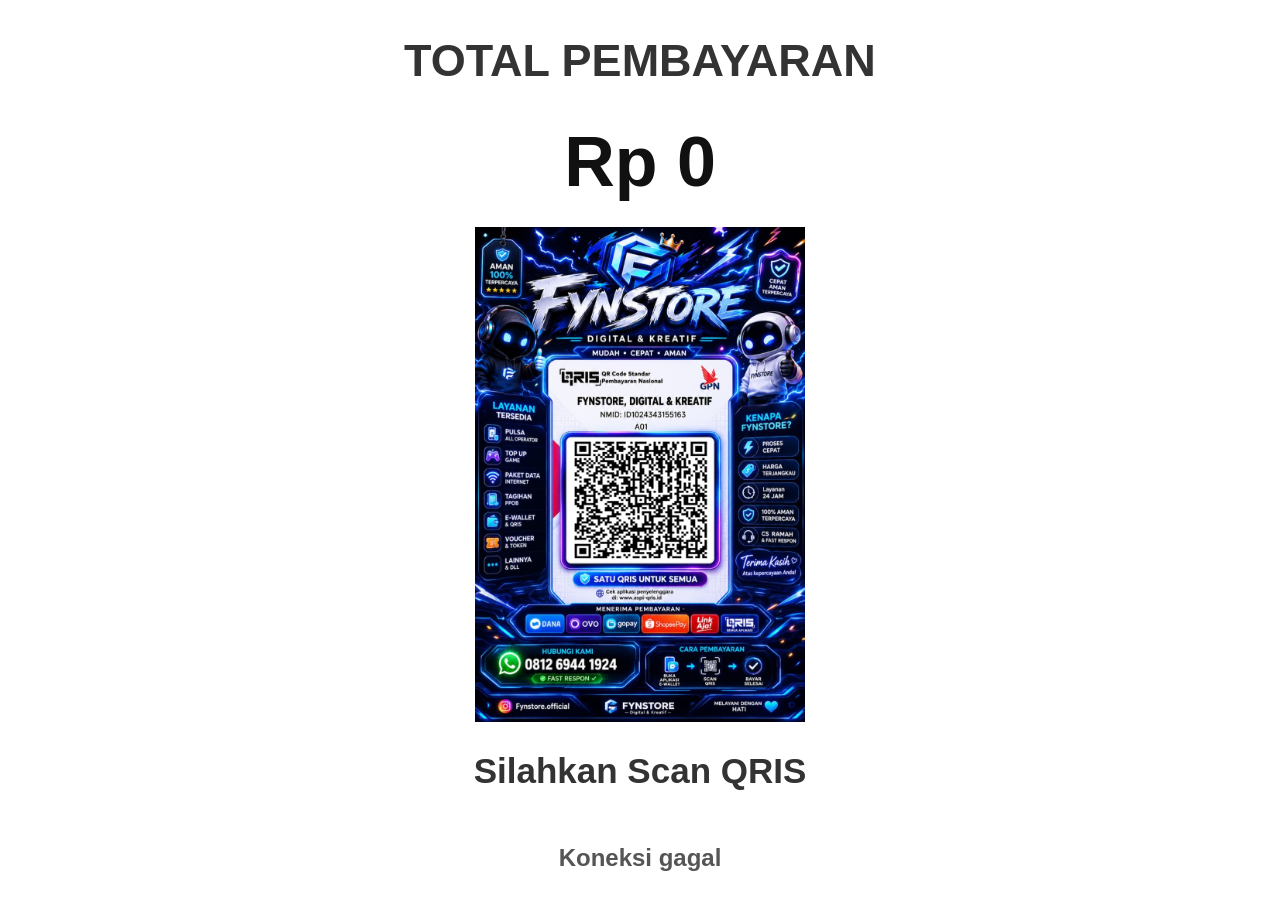
==== customer.html @ 7f7ab86a "Add files via upload" ====
<!doctype html>
<html>
  <head>
    <title>Customer Display QRIS</title>

    <link rel="stylesheet" href="style.css" />
  </head>

  <body>
    <div class="customer" onclick="fullscreen()">
      <h1 id="judul">TOTAL PEMBAYARAN</h1>

      <div class="total">Rp <span id="total"> 0 </span></div>

      <img src="Qris Fyn.jpeg" class="qris" />

      <h2 id="instruksi">Silahkan Scan QRIS</h2>

      <p id="status">Menunggu transaksi...</p>
    </div>

    <script>
      const API =
        "https://script.google.com/macros/s/AKfycbz-1nUJmKOjNYQEUKRwAEBt7h1D9xs3injteRNf0WjJhY6aWk0U2hpbmpYjXuKmHRih/exec?action=display";

      // menyimpan transaksi terakhir

      let transaksiSebelumnya = "";

      function cekTransaksi() {
        fetch(API)
          .then((res) => res.json())

          .then((data) => {
            console.log(data);

            // jika belum ada transaksi

            if (data.status == "kosong") {
              resetDisplay();

              return;
            }

            // jika transaksi sudah lunas

            if (data.status == "Lunas") {
              tampilSukses();

              return;
            }

            // jika transaksi baru

            if (data.id != transaksiSebelumnya) {
              transaksiSebelumnya = data.id;
            }

            if (data.total) {
              document.getElementById("total").innerHTML = Number(
                data.total,
              ).toLocaleString("id-ID");

              document.getElementById("instruksi").innerHTML =
                "Silahkan Scan QRIS";

              document.getElementById("status").innerHTML =
                "Menunggu Pembayaran";
            }
          })

          .catch((error) => {
            console.log(error);

            document.getElementById("status").innerHTML = "Koneksi gagal";
          });
      }

      // =================================
      // TAMPIL PEMBAYARAN BERHASIL
      // =================================

      function tampilSukses() {
        document.querySelector(".customer").innerHTML = `


<h1>
PEMBAYARAN BERHASIL
</h1>


<h2>
TERIMA KASIH
</h2>


<p>
Pesanan sedang diproses
</p>


`;

        setTimeout(() => {
          resetDisplay();
        }, 5000);
      }

      // =================================
      // RESET CUSTOMER DISPLAY
      // =================================

      function resetDisplay() {
        document.querySelector(".customer").innerHTML = `



<h1 id="judul">
TOTAL PEMBAYARAN
</h1>


<div class="total">

Rp <span id="total">
0
</span>

</div>



<img 
src="qris.jpeg"
class="qris"
>



<h2 id="instruksi">
Silahkan Scan QRIS
</h2>



<p id="status">
Menunggu transaksi...
</p>



`;
      }

      // =================================
      // FULLSCREEN
      // =================================

      function fullscreen() {
        if (document.documentElement.requestFullscreen) {
          document.documentElement.requestFullscreen();
        }
      }

      // cek setiap 2 detik

      setInterval(cekTransaksi, 2000);

      cekTransaksi();
    </script>
  </body>
</html>
---- style.css ----
/* ==========================
   GLOBAL
========================== */


*{

box-sizing:border-box;

}


body{

font-family:
"Segoe UI",
Arial,
sans-serif;

background:#f1f3f6;

margin:0;

color:#333;

}





/* ==========================
   KASIR
========================== */


.container{

width:95%;

max-width:1400px;

margin:30px auto;

background:white;

padding:30px;

border-radius:20px;

box-shadow:
0 10px 30px rgba(0,0,0,0.08);

}





.header{

display:flex;

justify-content:space-between;

align-items:center;

border-bottom:1px solid #ddd;

margin-bottom:20px;

}




.header h1{

font-size:32px;

margin:0;

}





#status{

font-size:18px;

color:#555;

}






/* ==========================
   PRODUK
========================== */


#produk{

display:grid;

grid-template-columns:
repeat(auto-fill,minmax(200px,1fr));

gap:20px;

margin-bottom:30px;

}






.card{

background:white;

padding:20px;

border-radius:15px;

cursor:pointer;

border:
1px solid #eee;

transition:
0.3s;


box-shadow:
0 5px 15px rgba(0,0,0,0.05);


}




.card:hover{

transform:
translateY(-5px);


box-shadow:
0 10px 25px rgba(0,0,0,0.15);

}




.card h3{

margin-top:0;

font-size:20px;

}



.card p{

margin:8px 0;

font-size:16px;

}





/* ==========================
   TABLE KERANJANG
========================== */


table{

width:100%;

border-collapse:collapse;

margin-top:20px;

}





thead{

background:#111;

color:white;

}



th{

padding:15px;

text-align:center;

}



td{

padding:15px;

text-align:center;

border-bottom:
1px solid #ddd;

}




td button{

width:35px;

height:35px;

padding:0;

border-radius:8px;

background:#333;

}






/* ==========================
   TOTAL
========================== */


.total-box{

margin-top:30px;

background:#111;

color:white;

padding:20px;

border-radius:15px;

text-align:right;

}



.total-box h2{

font-size:30px;

margin:0;

}







/* ==========================
   BUTTON
========================== */


.button-area{

display:flex;

gap:15px;

margin-top:25px;

flex-wrap:wrap;

}




.btn{

border:none;

padding:15px 25px;

border-radius:12px;

font-size:16px;

cursor:pointer;

color:white;

width:auto;

transition:0.3s;

}





.btn:hover{

opacity:0.85;

transform:scale(1.03);

}





.bayar{

background:#008000;

}




.lunas{

background:#0066cc;

}



.reset{

background:#555;

}



.cetak{

background:#8b4513;

}







/* ==========================
   CUSTOMER DISPLAY QRIS
========================== */


.customer{

height:100vh;

width:100%;

display:flex;

flex-direction:column;

align-items:center;

justify-content:center;

background:white;

text-align:center;

}





.customer h1{

font-size:45px;

margin-bottom:10px;

}





.customer .total{

font-size:70px;

font-weight:bold;

margin:25px;

color:#111;

}




.qris{

height:55vh;

max-width:90vw;

object-fit:contain;

}





.customer h2{

font-size:35px;

}





.customer h3{

font-size:25px;

}




#status{

font-size:24px;

font-weight:bold;

}






/* ==========================
   RESPONSIVE
========================== */


@media(max-width:768px){



.container{

width:100%;

margin:0;

border-radius:0;

padding:15px;

}




#produk{

grid-template-columns:
repeat(2,1fr);

}




.button-area{

flex-direction:column;

}



.btn{

width:100%;

}





.customer h1{

font-size:30px;

}



.customer .total{

font-size:45px;

}



.qris{

height:45vh;

}



}
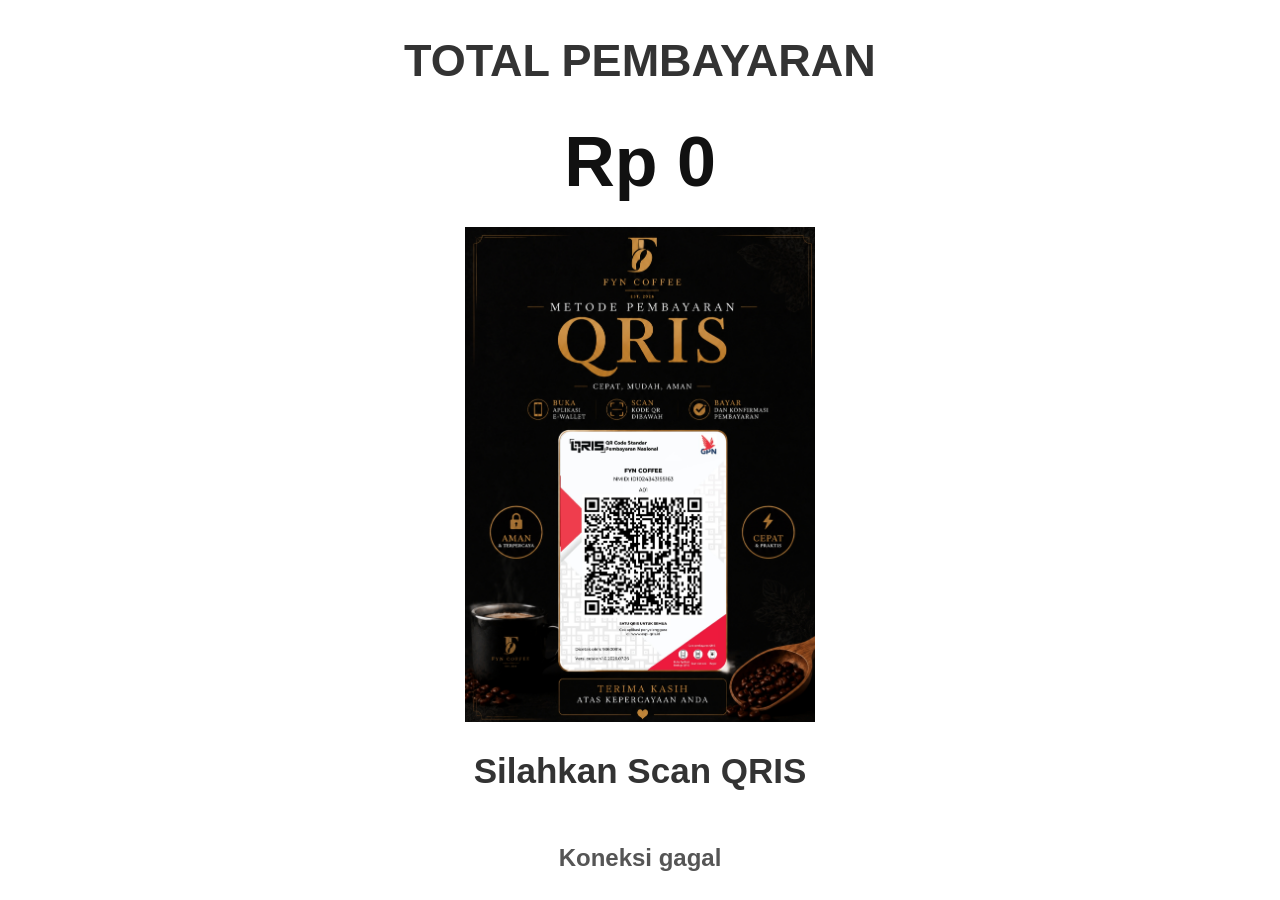
==== commit d1cbc096: "Update customer.html" ====
--- a/customer.html
+++ b/customer.html
@@ -12,7 +12,7 @@
 
       <div class="total">Rp <span id="total"> 0 </span></div>
 
-      <img src="Qris Fyn.jpeg" class="qris" />
+      <img src="Qris Fyn.jpg" class="qris" />
 
       <h2 id="instruksi">Silahkan Scan QRIS</h2>
 
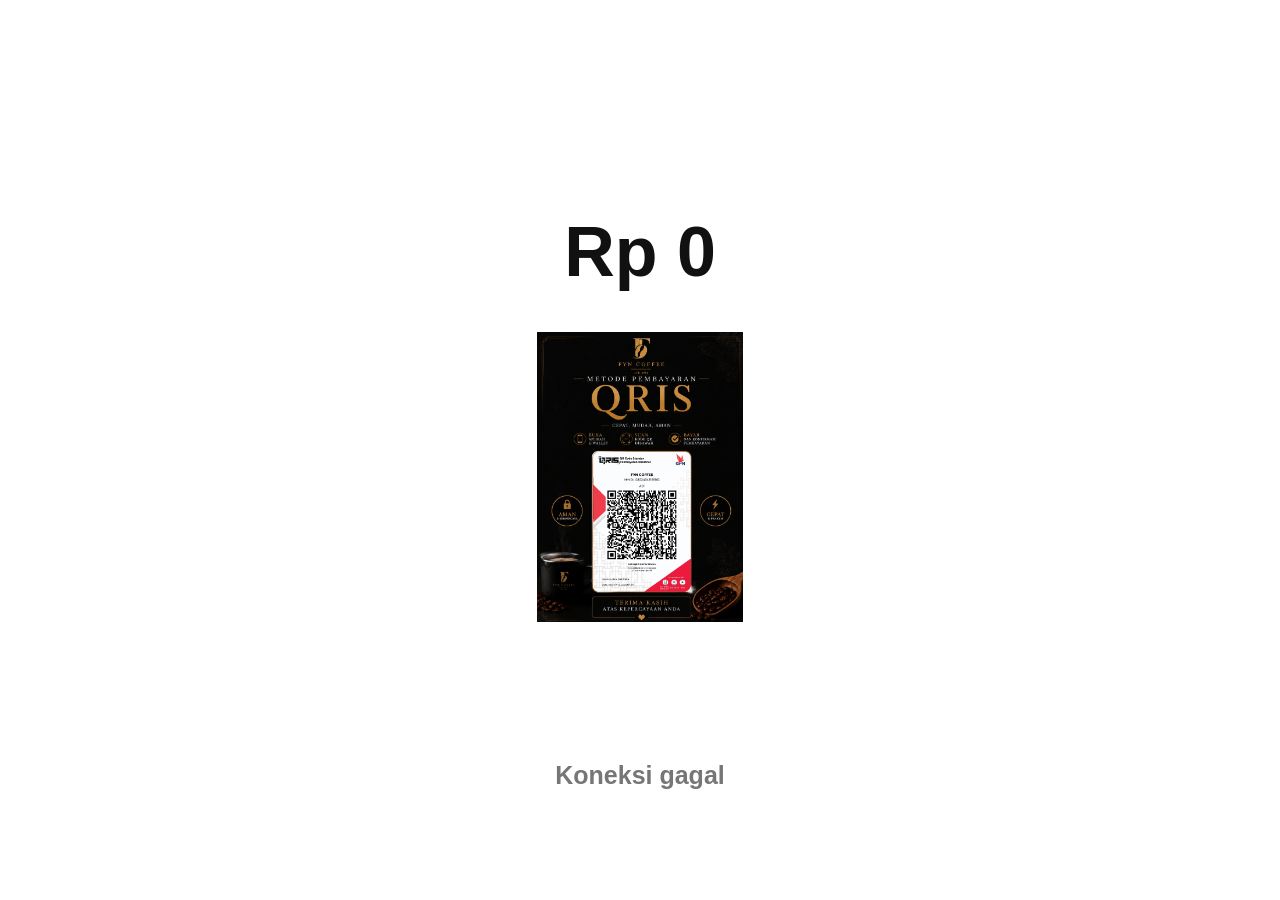
==== commit 7fabfd60: "Update customer.html" ====
--- a/customer.html
+++ b/customer.html
@@ -1,16 +1,126 @@
 <!doctype html>
-<html>
+<html lang="id">
   <head>
+    <meta charset="UTF-8" />
+
+    <meta name="viewport" content="width=device-width, initial-scale=1.0" />
+
     <title>Customer Display QRIS</title>
 
     <link rel="stylesheet" href="style.css" />
+
+    <style>
+      body {
+        margin: 0;
+
+        background: #111;
+
+        font-family: Arial, sans-serif;
+      }
+
+      .customer {
+        height: 100vh;
+
+        display: flex;
+
+        flex-direction: column;
+
+        justify-content: center;
+
+        align-items: center;
+
+        text-align: center;
+
+        color: white;
+
+        cursor: pointer;
+      }
+
+      #judul {
+        font-size: 45px;
+
+        margin-bottom: 20px;
+      }
+
+      .total {
+        font-size: 80px;
+
+        font-weight: bold;
+
+        margin: 20px;
+      }
+
+      .qris {
+        width: 320px;
+
+        height: 320px;
+
+        object-fit: contain;
+
+        background: white;
+
+        padding: 15px;
+
+        border-radius: 20px;
+      }
+
+      #instruksi {
+        font-size: 35px;
+
+        margin-top: 30px;
+      }
+
+      #status {
+        font-size: 25px;
+
+        opacity: 0.8;
+      }
+
+      /* ANIMASI */
+
+      .waiting {
+        animation: pulse 1.5s infinite;
+      }
+
+      @keyframes pulse {
+        0% {
+          opacity: 1;
+        }
+
+        50% {
+          opacity: 0.5;
+        }
+
+        100% {
+          opacity: 1;
+        }
+      }
+
+      .success {
+        animation: zoom 0.5s;
+      }
+
+      @keyframes zoom {
+        from {
+          transform: scale(0.5);
+        }
+
+        to {
+          transform: scale(1);
+        }
+      }
+    </style>
   </head>
 
   <body>
-    <div class="customer" onclick="fullscreen()">
+    <div class="customer waiting" onclick="fullscreen()">
       <h1 id="judul">TOTAL PEMBAYARAN</h1>
 
-      <div class="total">Rp <span id="total"> 0 </span></div>
+      <div class="total">
+        Rp
+
+        <span id="total"> 0 </span>
+      </div>
 
       <img src="Qris Fyn.jpg" class="qris" />
 
@@ -23,8 +133,6 @@
       const API =
         "https://script.google.com/macros/s/AKfycbz-1nUJmKOjNYQEUKRwAEBt7h1D9xs3injteRNf0WjJhY6aWk0U2hpbmpYjXuKmHRih/exec?action=display";
 
-      // menyimpan transaksi terakhir
-
       let transaksiSebelumnya = "";
 
       function cekTransaksi() {
@@ -34,7 +142,7 @@
           .then((data) => {
             console.log(data);
 
-            // jika belum ada transaksi
+            // BELUM ADA TRANSAKSI
 
             if (data.status == "kosong") {
               resetDisplay();
@@ -42,7 +150,7 @@
               return;
             }
 
-            // jika transaksi sudah lunas
+            // PEMBAYARAN SELESAI
 
             if (data.status == "Lunas") {
               tampilSukses();
@@ -50,7 +158,7 @@
               return;
             }
 
-            // jika transaksi baru
+            // TRANSAKSI BARU
 
             if (data.id != transaksiSebelumnya) {
               transaksiSebelumnya = data.id;
@@ -69,33 +177,38 @@
             }
           })
 
-          .catch((error) => {
-            console.log(error);
+          .catch((err) => {
+            console.log(err);
 
             document.getElementById("status").innerHTML = "Koneksi gagal";
           });
       }
 
-      // =================================
-      // TAMPIL PEMBAYARAN BERHASIL
-      // =================================
+      // ========================
+      // PEMBAYARAN BERHASIL
+      // ========================
 
       function tampilSukses() {
         document.querySelector(".customer").innerHTML = `
 
-
-<h1>
+<h1 class="success">
+
 PEMBAYARAN BERHASIL
+
 </h1>
 
 
 <h2>
+
 TERIMA KASIH
+
 </h2>
 
 
 <p>
+
 Pesanan sedang diproses
+
 </p>
 
 
@@ -106,45 +219,64 @@
         }, 5000);
       }
 
-      // =================================
-      // RESET CUSTOMER DISPLAY
-      // =================================
+      // ========================
+      // RESET DISPLAY
+      // ========================
 
       function resetDisplay() {
         document.querySelector(".customer").innerHTML = `
 
-
-
 <h1 id="judul">
+
 TOTAL PEMBAYARAN
+
 </h1>
 
 
+
 <div class="total">
 
-Rp <span id="total">
+
+Rp 
+
+<span id="total">
+
 0
+
 </span>
 
+
 </div>
 
 
 
+
 <img 
-src="qris.jpeg"
+
+src="Qris Fyn.jpeg"
+
 class="qris"
+
+
 >
 
 
 
+
+
 <h2 id="instruksi">
+
 Silahkan Scan QRIS
+
 </h2>
 
 
 
+
 <p id="status">
+
 Menunggu transaksi...
+
 </p>
 
 
@@ -152,9 +284,9 @@
 `;
       }
 
-      // =================================
+      // ========================
       // FULLSCREEN
-      // =================================
+      // ========================
 
       function fullscreen() {
         if (document.documentElement.requestFullscreen) {
@@ -162,7 +294,7 @@
         }
       }
 
-      // cek setiap 2 detik
+      // refresh setiap 2 detik
 
       setInterval(cekTransaksi, 2000);
 
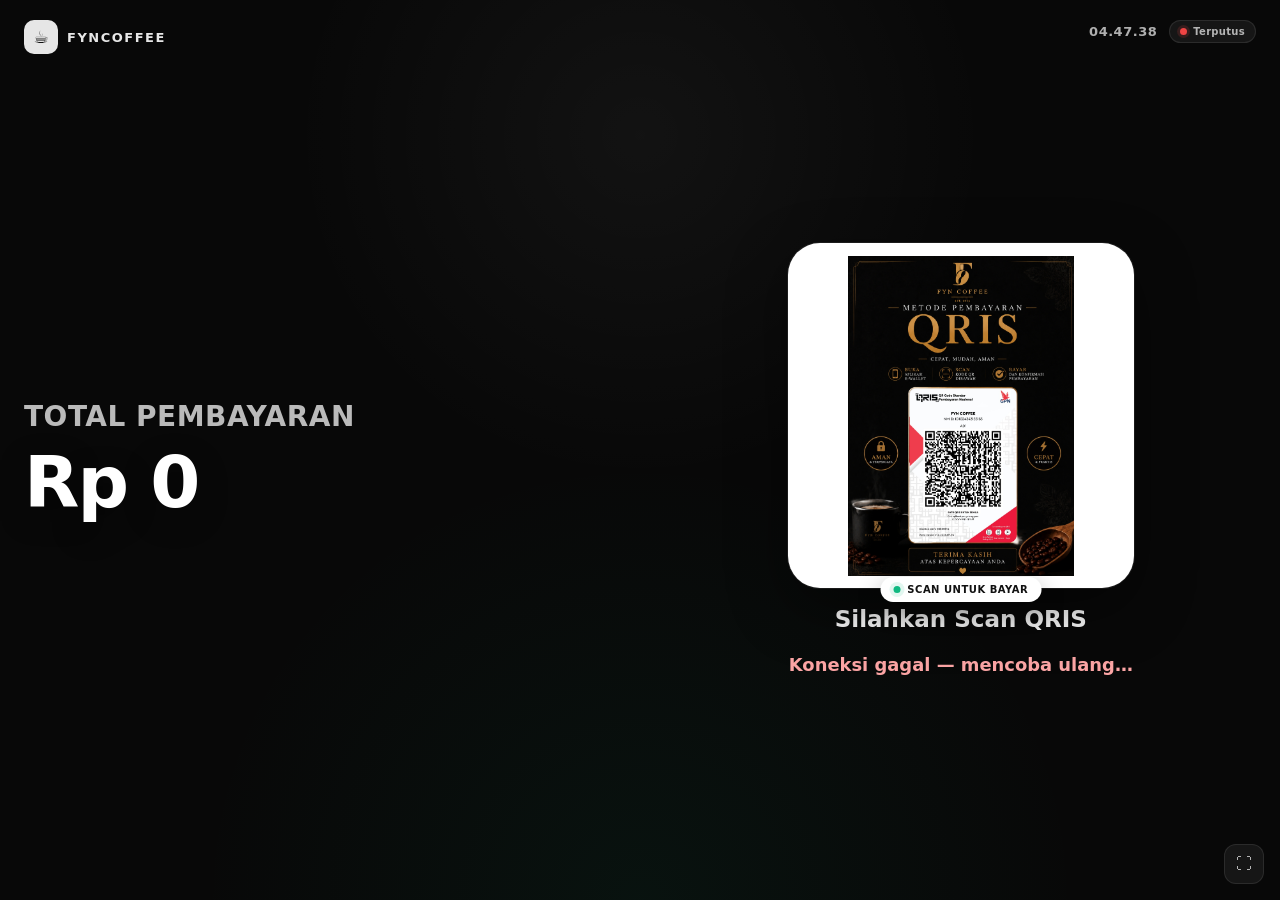
==== commit 2aa3e038: "Update customer.html" ====
--- a/customer.html
+++ b/customer.html
@@ -3,302 +3,1988 @@
   <head>
     <meta charset="UTF-8" />
 
-    <meta name="viewport" content="width=device-width, initial-scale=1.0" />
-
-    <title>Customer Display QRIS</title>
-
-    <link rel="stylesheet" href="style.css" />
+    <meta
+      name="viewport"
+      content="width=device-width, initial-scale=1.0, viewport-fit=cover"
+    />
+
+    <meta name="theme-color" content="#080808" />
+
+    <title>FYNCOFFEE • Customer Display</title>
 
     <style>
+      /* =====================================================
+         FYNCOFFEE CUSTOMER DISPLAY V3
+         RESPONSIVE • ITEM LIST • QRIS • LIVE STATUS
+         ===================================================== */
+
+      :root {
+        --bg: #080808;
+        --bg-soft: #111111;
+
+        --text: #ffffff;
+        --text-soft: rgba(255, 255, 255, 0.68);
+        --text-muted: rgba(255, 255, 255, 0.42);
+
+        --green: #10b981;
+        --green-dark: #047857;
+        --green-soft: rgba(16, 185, 129, 0.12);
+
+        --gold: #f59e0b;
+        --red: #ef4444;
+
+        --border: rgba(255, 255, 255, 0.09);
+        --border-soft: rgba(255, 255, 255, 0.05);
+
+        --radius-md: 16px;
+        --radius-lg: 24px;
+        --radius-xl: 32px;
+
+        --shadow-lg: 0 25px 80px rgba(0, 0, 0, 0.45);
+
+        --safe-top: env(safe-area-inset-top, 0px);
+        --safe-bottom: env(safe-area-inset-bottom, 0px);
+
+        --ease: cubic-bezier(0.22, 0.61, 0.36, 1);
+      }
+
+      /* =====================================================
+         RESET
+         ===================================================== */
+
+      *,
+      *::before,
+      *::after {
+        box-sizing: border-box;
+      }
+
+      html {
+        width: 100%;
+        min-height: 100%;
+        background: var(--bg);
+        scroll-behavior: smooth;
+      }
+
       body {
+        width: 100%;
+        min-height: 100vh;
+
         margin: 0;
 
-        background: #111;
-
-        font-family: Arial, sans-serif;
-      }
+        background:
+          radial-gradient(
+            circle at 50% 15%,
+            rgba(255, 255, 255, 0.045),
+            transparent 35%
+          ),
+          radial-gradient(
+            circle at 50% 100%,
+            rgba(16, 185, 129, 0.06),
+            transparent 40%
+          ),
+          var(--bg);
+
+        color: var(--text);
+
+        font-family:
+          Inter,
+          ui-sans-serif,
+          system-ui,
+          -apple-system,
+          BlinkMacSystemFont,
+          "Segoe UI",
+          Roboto,
+          Arial,
+          sans-serif;
+
+        -webkit-font-smoothing: antialiased;
+
+        overflow: hidden;
+
+        user-select: none;
+        -webkit-user-select: none;
+        -webkit-tap-highlight-color: transparent;
+      }
+
+      button,
+      img {
+        -webkit-user-drag: none;
+      }
+
+      /* =====================================================
+         CUSTOMER CONTAINER
+         ===================================================== */
 
       .customer {
-        height: 100vh;
+        width: 100%;
+        min-height: 100vh;
+        min-height: 100svh;
 
         display: flex;
-
         flex-direction: column;
-
+        align-items: center;
         justify-content: center;
 
+        padding: calc(80px + var(--safe-top)) 24px
+          calc(60px + var(--safe-bottom));
+
+        text-align: center;
+
+        overflow: hidden;
+
+        position: relative;
+      }
+
+      /* =====================================================
+         TOP BRAND
+         ===================================================== */
+
+      .brand {
+        position: absolute;
+
+        top: calc(20px + var(--safe-top));
+        left: 24px;
+
+        display: flex;
         align-items: center;
-
-        text-align: center;
-
-        color: white;
-
-        cursor: pointer;
-      }
-
-      #judul {
-        font-size: 45px;
-
-        margin-bottom: 20px;
-      }
-
-      .total {
-        font-size: 80px;
-
-        font-weight: bold;
-
-        margin: 20px;
-      }
-
-      .qris {
-        width: 320px;
-
-        height: 320px;
-
-        object-fit: contain;
-
-        background: white;
-
-        padding: 15px;
-
-        border-radius: 20px;
-      }
-
-      #instruksi {
-        font-size: 35px;
-
-        margin-top: 30px;
-      }
-
-      #status {
-        font-size: 25px;
-
-        opacity: 0.8;
-      }
-
-      /* ANIMASI */
-
-      .waiting {
-        animation: pulse 1.5s infinite;
-      }
-
-      @keyframes pulse {
-        0% {
-          opacity: 1;
-        }
-
-        50% {
-          opacity: 0.5;
-        }
-
+        gap: 9px;
+
+        opacity: 0.9;
+
+        z-index: 5;
+      }
+
+      .brand-logo {
+        width: 34px;
+        height: 34px;
+
+        display: grid;
+        place-items: center;
+
+        background: #ffffff;
+        color: #111111;
+
+        border-radius: 10px;
+
+        font-size: 17px;
+        font-weight: 900;
+      }
+
+      .brand-name {
+        font-size: 13px;
+        font-weight: 850;
+
+        letter-spacing: 1.5px;
+        text-transform: uppercase;
+      }
+
+      /* =====================================================
+         TOP-RIGHT BAR
+         ===================================================== */
+
+      .top-right {
+        position: absolute;
+
+        top: calc(20px + var(--safe-top));
+        right: 24px;
+
+        display: flex;
+        align-items: center;
+        gap: 12px;
+
+        z-index: 5;
+      }
+
+      .clock {
+        font-size: 13px;
+        font-weight: 700;
+
+        color: var(--text-soft);
+
+        letter-spacing: 0.5px;
+
+        font-variant-numeric: tabular-nums;
+      }
+
+      .connection-pill {
+        display: inline-flex;
+        align-items: center;
+        gap: 6px;
+
+        padding: 5px 10px;
+
+        background: rgba(255, 255, 255, 0.06);
+
+        border: 1px solid var(--border);
+        border-radius: 999px;
+
+        font-size: 10px;
+        font-weight: 750;
+
+        color: var(--text-soft);
+
+        letter-spacing: 0.3px;
+      }
+
+      .conn-dot {
+        width: 7px;
+        height: 7px;
+
+        border-radius: 50%;
+
+        background: var(--green);
+
+        box-shadow: 0 0 0 3px rgba(16, 185, 129, 0.15);
+
+        transition:
+          background 0.2s var(--ease),
+          box-shadow 0.2s var(--ease);
+      }
+
+      .conn-dot.offline {
+        background: var(--red);
+        box-shadow: 0 0 0 3px rgba(239, 68, 68, 0.15);
+      }
+
+      .conn-dot.loading {
+        background: var(--gold);
+        box-shadow: 0 0 0 3px rgba(245, 158, 11, 0.15);
+
+        animation: pulseDot 1.4s ease-in-out infinite;
+      }
+
+      @keyframes pulseDot {
+        0%,
         100% {
           opacity: 1;
         }
-      }
-
-      .success {
-        animation: zoom 0.5s;
+        50% {
+          opacity: 0.4;
+        }
+      }
+
+      /* =====================================================
+         CONTENT GRID — 2 KOLOM
+         ===================================================== */
+
+      .content {
+        width: 100%;
+        max-width: 1300px;
+
+        display: grid;
+
+        grid-template-columns: minmax(0, 1fr) minmax(0, 1fr);
+
+        gap: clamp(24px, 4vw, 60px);
+
+        align-items: center;
+
+        animation: contentIn 0.5s var(--ease);
+      }
+
+      @keyframes contentIn {
+        from {
+          opacity: 0;
+          transform: translateY(10px);
+        }
+        to {
+          opacity: 1;
+          transform: translateY(0);
+        }
+      }
+
+      /* =====================================================
+         LEFT PANEL — TITLE, TOTAL, ITEMS
+         ===================================================== */
+
+      .left-panel {
+        display: flex;
+        flex-direction: column;
+        gap: clamp(10px, 1.5vh, 16px);
+
+        text-align: left;
+
+        min-width: 0;
+      }
+
+      #judul {
+        margin: 0;
+
+        color: #ffffff;
+
+        font-size: clamp(16px, 2.2vw, 28px);
+        font-weight: 800;
+
+        line-height: 1.1;
+
+        letter-spacing: 0.5px;
+
+        text-transform: uppercase;
+
+        opacity: 0.72;
+
+        transition: opacity 0.3s var(--ease);
+      }
+
+      .total {
+        color: #ffffff;
+
+        font-size: clamp(38px, 6vw, 72px);
+        font-weight: 900;
+
+        line-height: 1;
+
+        letter-spacing: clamp(-2px, -0.15vw, -1px);
+
+        text-shadow: 0 10px 30px rgba(0, 0, 0, 0.35);
+
+        transition: transform 0.3s var(--ease);
+      }
+
+      .total span {
+        white-space: nowrap;
+        font-variant-numeric: tabular-nums;
+      }
+
+      .total.changed {
+        animation: totalPop 0.45s var(--ease);
+      }
+
+      @keyframes totalPop {
+        0% {
+          transform: scale(1);
+        }
+        40% {
+          transform: scale(1.05);
+        }
+        100% {
+          transform: scale(1);
+        }
+      }
+
+      /* Sub info */
+      .sub-info {
+        display: inline-flex;
+        align-items: center;
+        gap: 8px;
+
+        align-self: flex-start;
+
+        padding: 6px 14px;
+
+        background: rgba(255, 255, 255, 0.05);
+
+        border: 1px solid var(--border);
+        border-radius: 999px;
+
+        font-size: clamp(11px, 1.2vw, 14px);
+        font-weight: 650;
+
+        color: var(--text-soft);
+
+        letter-spacing: 0.3px;
+      }
+
+      .sub-info.hidden {
+        display: none;
+      }
+
+      /* =====================================================
+         ITEMS PANEL
+         ===================================================== */
+
+      .items-panel {
+        display: none;
+
+        flex-direction: column;
+
+        margin-top: 6px;
+
+        padding: 16px 18px;
+
+        background: rgba(255, 255, 255, 0.035);
+
+        border: 1px solid var(--border);
+        border-radius: var(--radius-lg);
+
+        max-height: 44vh;
+
+        overflow-y: auto;
+
+        scrollbar-width: thin;
+        scrollbar-color: rgba(255, 255, 255, 0.15) transparent;
+      }
+
+      .items-panel.visible {
+        display: flex;
+      }
+
+      .items-panel::-webkit-scrollbar {
+        width: 5px;
+      }
+
+      .items-panel::-webkit-scrollbar-thumb {
+        background: rgba(255, 255, 255, 0.15);
+        border-radius: 10px;
+      }
+
+      .items-header {
+        display: flex;
+        align-items: center;
+        justify-content: space-between;
+
+        gap: 10px;
+
+        margin-bottom: 12px;
+
+        padding-bottom: 10px;
+
+        border-bottom: 1px dashed var(--border);
+
+        font-size: clamp(10px, 1vw, 11px);
+        font-weight: 850;
+
+        color: var(--text-muted);
+
+        letter-spacing: 1.5px;
+        text-transform: uppercase;
+      }
+
+      .items-header-count {
+        color: var(--green);
+
+        font-weight: 900;
+
+        letter-spacing: 0.5px;
+      }
+
+      .items-list {
+        display: flex;
+        flex-direction: column;
+
+        gap: 10px;
+      }
+
+      .item-row {
+        display: grid;
+        grid-template-columns: minmax(0, 1fr) auto;
+
+        gap: 12px;
+
+        padding-bottom: 10px;
+
+        border-bottom: 1px solid var(--border-soft);
+
+        animation: itemIn 0.22s var(--ease);
+      }
+
+      @keyframes itemIn {
+        from {
+          opacity: 0;
+          transform: translateX(-6px);
+        }
+        to {
+          opacity: 1;
+          transform: translateX(0);
+        }
+      }
+
+      .item-row:last-child {
+        border-bottom: 0;
+        padding-bottom: 0;
+      }
+
+      .item-info {
+        min-width: 0;
+
+        display: flex;
+        flex-direction: column;
+
+        gap: 3px;
+
+        text-align: left;
+      }
+
+      .item-name {
+        font-size: clamp(13px, 1.4vw, 17px);
+        font-weight: 750;
+
+        color: #ffffff;
+
+        line-height: 1.3;
+
+        word-break: break-word;
+      }
+
+      .item-qty {
+        font-size: clamp(11px, 1.1vw, 13px);
+        font-weight: 600;
+
+        color: var(--text-soft);
+
+        font-variant-numeric: tabular-nums;
+
+        letter-spacing: 0.2px;
+      }
+
+      .item-price {
+        font-size: clamp(13px, 1.4vw, 17px);
+        font-weight: 850;
+
+        color: #ffffff;
+
+        text-align: right;
+
+        white-space: nowrap;
+
+        font-variant-numeric: tabular-nums;
+
+        align-self: center;
+      }
+
+      /* =====================================================
+         RIGHT PANEL — QRIS
+         ===================================================== */
+
+      .right-panel {
+        display: flex;
+        flex-direction: column;
+        align-items: center;
+        justify-content: center;
+
+        gap: clamp(16px, 2vh, 24px);
+
+        min-width: 0;
+      }
+
+      .qris-wrapper {
+        position: relative;
+
+        display: flex;
+        align-items: center;
+        justify-content: center;
+
+        padding: clamp(8px, 1vw, 14px);
+
+        background: #ffffff;
+
+        border-radius: var(--radius-xl);
+
+        box-shadow:
+          0 0 0 1px rgba(255, 255, 255, 0.08),
+          0 20px 60px rgba(0, 0, 0, 0.45);
+
+        transition:
+          transform 0.25s var(--ease),
+          box-shadow 0.25s var(--ease);
+      }
+
+      .qris {
+        width: min(40vw, 320px);
+        height: min(40vw, 320px);
+
+        max-width: 320px;
+        max-height: 320px;
+
+        object-fit: contain;
+
+        display: block;
+
+        background: #ffffff;
+
+        border-radius: 15px;
+      }
+
+      .qris-fallback {
+        width: min(40vw, 320px);
+        height: min(40vw, 320px);
+
+        max-width: 320px;
+        max-height: 320px;
+
+        display: none;
+        flex-direction: column;
+        align-items: center;
+        justify-content: center;
+
+        gap: 8px;
+
+        background: #f5f5f5;
+        color: #111;
+
+        border-radius: 15px;
+
+        font-size: 12px;
+        font-weight: 750;
+        text-align: center;
+
+        padding: 20px;
+      }
+
+      .qris-fallback .qr-icon {
+        font-size: 60px;
+        line-height: 1;
+      }
+
+      .scan-badge {
+        position: absolute;
+
+        left: 50%;
+        bottom: -14px;
+
+        transform: translateX(-50%);
+
+        display: inline-flex;
+        align-items: center;
+        justify-content: center;
+
+        gap: 7px;
+
+        min-width: 125px;
+
+        padding: 7px 13px;
+
+        background: #ffffff;
+        color: #111111;
+
+        border-radius: 999px;
+
+        font-size: 10px;
+        font-weight: 850;
+
+        letter-spacing: 0.5px;
+
+        white-space: nowrap;
+
+        box-shadow: 0 8px 25px rgba(0, 0, 0, 0.3);
+      }
+
+      .scan-dot {
+        width: 7px;
+        height: 7px;
+
+        border-radius: 50%;
+
+        background: var(--green);
+
+        box-shadow: 0 0 0 4px rgba(16, 185, 129, 0.12);
+
+        animation: scanPulse 1.5s infinite;
+      }
+
+      @keyframes scanPulse {
+        0%,
+        100% {
+          opacity: 1;
+          transform: scale(1);
+        }
+        50% {
+          opacity: 0.45;
+          transform: scale(0.75);
+        }
+      }
+
+      #instruksi {
+        margin: 0;
+
+        color: #ffffff;
+
+        font-size: clamp(14px, 1.8vw, 24px);
+        font-weight: 800;
+
+        line-height: 1.2;
+      }
+
+      #status {
+        margin: 0;
+
+        color: var(--text-soft);
+
+        font-size: clamp(11px, 1.4vw, 18px);
+        font-weight: 600;
+
+        line-height: 1.4;
+      }
+
+      /* Waiting animation */
+      .waiting #judul,
+      .waiting #instruksi,
+      .waiting #status {
+        animation: textPulse 2.5s ease-in-out infinite;
+      }
+
+      @keyframes textPulse {
+        0%,
+        100% {
+          opacity: 1;
+        }
+        50% {
+          opacity: 0.72;
+        }
+      }
+
+      /* =====================================================
+         SUCCESS SCREEN
+         ===================================================== */
+
+      .success-screen {
+        width: 100%;
+        max-width: 700px;
+
+        display: flex;
+        flex-direction: column;
+        align-items: center;
+        justify-content: center;
+
+        text-align: center;
+
+        animation: successIn 0.55s var(--ease);
+      }
+
+      .success-icon {
+        width: clamp(80px, 14vw, 125px);
+        height: clamp(80px, 14vw, 125px);
+
+        display: grid;
+        place-items: center;
+
+        margin-bottom: 25px;
+
+        background: var(--green-soft);
+
+        border: 2px solid rgba(16, 185, 129, 0.35);
+
+        color: var(--green);
+
+        border-radius: 50%;
+
+        font-size: clamp(40px, 7vw, 65px);
+        font-weight: 900;
+
+        box-shadow:
+          0 0 0 12px rgba(16, 185, 129, 0.04),
+          0 20px 60px rgba(0, 0, 0, 0.35);
+
+        animation: zoom 0.5s var(--ease);
+      }
+
+      .success-title {
+        margin: 0;
+
+        font-size: clamp(28px, 6vw, 60px);
+        font-weight: 900;
+
+        line-height: 1.05;
+        letter-spacing: -1px;
+
+        color: #ffffff;
+      }
+
+      .success-subtitle {
+        margin: 14px 0 5px;
+
+        color: #ffffff;
+
+        font-size: clamp(18px, 3vw, 32px);
+        font-weight: 750;
+      }
+
+      .success-description {
+        margin: 0;
+
+        color: var(--text-soft);
+
+        font-size: clamp(12px, 2vw, 20px);
       }
 
       @keyframes zoom {
         from {
-          transform: scale(0.5);
-        }
-
+          opacity: 0;
+          transform: scale(0.7);
+        }
         to {
+          opacity: 1;
           transform: scale(1);
+        }
+      }
+
+      @keyframes successIn {
+        from {
+          opacity: 0;
+          transform: translateY(20px) scale(0.96);
+        }
+        to {
+          opacity: 1;
+          transform: translateY(0) scale(1);
+        }
+      }
+
+      /* =====================================================
+         FULLSCREEN BUTTON
+         ===================================================== */
+
+      .fullscreen-btn {
+        position: absolute;
+
+        right: 16px;
+        bottom: calc(16px + var(--safe-bottom));
+
+        width: 40px;
+        height: 40px;
+
+        display: grid;
+        place-items: center;
+
+        background: rgba(255, 255, 255, 0.06);
+
+        border: 1px solid var(--border);
+        border-radius: 12px;
+
+        color: var(--text-soft);
+
+        font-size: 16px;
+
+        cursor: pointer;
+
+        transition:
+          background 0.15s var(--ease),
+          color 0.15s var(--ease),
+          transform 0.15s var(--ease);
+
+        z-index: 6;
+      }
+
+      .fullscreen-btn:hover {
+        background: rgba(255, 255, 255, 0.1);
+        color: var(--text);
+      }
+
+      .fullscreen-btn:active {
+        transform: scale(0.92);
+      }
+
+      /* =====================================================
+         CONNECTION ERROR
+         ===================================================== */
+
+      .connection-error {
+        color: #fca5a5 !important;
+      }
+
+      /* =====================================================
+         EMPTY STATE (welcome screen)
+         ===================================================== */
+
+      .welcome {
+        display: flex;
+        flex-direction: column;
+        align-items: center;
+        gap: 16px;
+
+        text-align: center;
+
+        animation: contentIn 0.5s var(--ease);
+      }
+
+      .welcome .welcome-icon {
+        font-size: clamp(60px, 10vw, 100px);
+        line-height: 1;
+      }
+
+      .welcome h2 {
+        margin: 0;
+
+        font-size: clamp(22px, 4vw, 42px);
+        font-weight: 900;
+
+        letter-spacing: -0.5px;
+      }
+
+      .welcome p {
+        margin: 0;
+
+        color: var(--text-soft);
+
+        font-size: clamp(13px, 1.6vw, 20px);
+      }
+
+      /* =====================================================
+         RESPONSIVE — STACK DI LAYAR KECIL / PORTRAIT
+         ===================================================== */
+
+      @media (max-width: 1000px), (orientation: portrait) {
+        .content {
+          grid-template-columns: 1fr;
+          gap: 22px;
+        }
+
+        .left-panel {
+          text-align: center;
+          align-items: center;
+          gap: 8px;
+        }
+
+        .left-panel .sub-info {
+          align-self: center;
+        }
+
+        .items-panel {
+          max-height: 30vh;
+          text-align: left;
+          width: 100%;
+        }
+
+        .qris {
+          width: min(60vw, 260px);
+          height: min(60vw, 260px);
+          max-width: 260px;
+          max-height: 260px;
+        }
+
+        .qris-fallback {
+          width: min(60vw, 260px);
+          height: min(60vw, 260px);
+          max-width: 260px;
+          max-height: 260px;
+        }
+      }
+
+      /* =====================================================
+         LARGE SCREEN
+         ===================================================== */
+
+      @media (min-width: 1400px) {
+        .qris,
+        .qris-fallback {
+          width: 360px;
+          height: 360px;
+          max-width: 360px;
+          max-height: 360px;
+        }
+      }
+
+      /* =====================================================
+         MOBILE SMALL
+         ===================================================== */
+
+      @media (max-width: 480px) {
+        .customer {
+          padding-left: 14px;
+          padding-right: 14px;
+        }
+
+        .brand {
+          top: calc(13px + var(--safe-top));
+          left: 14px;
+        }
+
+        .brand-logo {
+          width: 29px;
+          height: 29px;
+          border-radius: 8px;
+          font-size: 14px;
+        }
+
+        .brand-name {
+          font-size: 11px;
+          letter-spacing: 1.2px;
+        }
+
+        .top-right {
+          top: calc(13px + var(--safe-top));
+          right: 14px;
+          gap: 8px;
+        }
+
+        .clock {
+          font-size: 11px;
+        }
+
+        .connection-pill {
+          padding: 4px 8px;
+          font-size: 9px;
+        }
+
+        #judul {
+          font-size: 14px;
+        }
+
+        .total {
+          font-size: 34px;
+        }
+
+        .items-panel {
+          padding: 12px 14px;
+          max-height: 26vh;
+        }
+
+        .qris {
+          width: min(55vw, 200px);
+          height: min(55vw, 200px);
+        }
+
+        .qris-fallback {
+          width: min(55vw, 200px);
+          height: min(55vw, 200px);
+        }
+
+        .scan-badge {
+          min-width: 110px;
+          padding: 6px 10px;
+          font-size: 9px;
+        }
+
+        #instruksi {
+          font-size: 13px;
+        }
+
+        #status {
+          font-size: 11px;
+        }
+
+        .fullscreen-btn {
+          width: 36px;
+          height: 36px;
+          font-size: 14px;
+        }
+      }
+
+      /* =====================================================
+         VERY SHORT SCREEN (landscape phone)
+         ===================================================== */
+
+      @media (max-height: 650px) and (orientation: landscape) {
+        .customer {
+          padding-top: 60px;
+          padding-bottom: 30px;
+        }
+
+        .brand {
+          display: none;
+        }
+
+        .total {
+          font-size: clamp(28px, 6vw, 48px);
+        }
+
+        .items-panel {
+          max-height: 45vh;
+        }
+
+        .qris {
+          width: min(32vh, 200px);
+          height: min(32vh, 200px);
+        }
+
+        .qris-fallback {
+          width: min(32vh, 200px);
+          height: min(32vh, 200px);
+        }
+      }
+
+      /* =====================================================
+         REDUCED MOTION
+         ===================================================== */
+
+      @media (prefers-reduced-motion: reduce) {
+        *,
+        *::before,
+        *::after {
+          animation-duration: 0.01ms !important;
+          animation-iteration-count: 1 !important;
+          transition-duration: 0.01ms !important;
         }
       }
     </style>
   </head>
 
   <body>
-    <div class="customer waiting" onclick="fullscreen()">
-      <h1 id="judul">TOTAL PEMBAYARAN</h1>
-
-      <div class="total">
-        Rp
-
-        <span id="total"> 0 </span>
+    <div class="customer waiting" id="customerDisplay">
+      <!-- BRAND -->
+      <div class="brand">
+        <div class="brand-logo">☕</div>
+        <div class="brand-name">FYNCOFFEE</div>
       </div>
 
-      <img src="Qris Fyn.jpg" class="qris" />
-
-      <h2 id="instruksi">Silahkan Scan QRIS</h2>
-
-      <p id="status">Menunggu transaksi...</p>
+      <!-- TOP RIGHT -->
+      <div class="top-right">
+        <div class="clock" id="clock">--:--:--</div>
+
+        <div class="connection-pill">
+          <span class="conn-dot loading" id="connDot"></span>
+          <span id="connText">Menghubungkan…</span>
+        </div>
+      </div>
+
+      <!-- CONTENT (2 kolom) -->
+      <div class="content" id="contentArea">
+        <!-- LEFT: title, total, items -->
+        <div class="left-panel">
+          <h1 id="judul">TOTAL PEMBAYARAN</h1>
+
+          <div class="total">
+            Rp
+            <span id="total">0</span>
+          </div>
+
+          <div class="sub-info hidden" id="subInfo"></div>
+
+          <!-- ITEMS LIST -->
+          <div class="items-panel" id="itemsPanel">
+            <div class="items-header">
+              <span>DETAIL PESANAN</span>
+              <span class="items-header-count" id="itemsHeaderCount"
+                >0 item</span
+              >
+            </div>
+
+            <div class="items-list" id="itemsList"></div>
+          </div>
+        </div>
+
+        <!-- RIGHT: QRIS -->
+        <div class="right-panel">
+          <div class="qris-wrapper">
+            <img
+              src="Qris Fyn.jpg"
+              class="qris"
+              id="qrisImage"
+              alt="QRIS FYNCOFFEE"
+            />
+
+            <div class="qris-fallback" id="qrisFallback">
+              <div class="qr-icon">▣</div>
+              <div>QR Code belum tersedia</div>
+              <div style="font-size: 10px; color: #666">
+                Letakkan file <b>Qris Fyn.jpg</b> di folder yang sama
+              </div>
+            </div>
+
+            <div class="scan-badge">
+              <span class="scan-dot"></span>
+              SCAN UNTUK BAYAR
+            </div>
+          </div>
+
+          <h2 id="instruksi">Silahkan Scan QRIS</h2>
+
+          <p id="status">Menunggu transaksi...</p>
+        </div>
+      </div>
+
+      <!-- FULLSCREEN BUTTON -->
+      <button
+        type="button"
+        class="fullscreen-btn"
+        id="fullscreenBtn"
+        onclick="toggleFullscreen()"
+        aria-label="Toggle fullscreen"
+        title="Toggle fullscreen (F / Double-click)"
+      >
+        ⛶
+      </button>
     </div>
 
     <script>
+      /* =====================================================
+         FYNCOFFEE CUSTOMER DISPLAY V3
+         ===================================================== */
+
+      /* =====================================================
+         KONFIGURASI
+         ===================================================== */
+
       const API =
         "https://script.google.com/macros/s/AKfycbz-1nUJmKOjNYQEUKRwAEBt7h1D9xs3injteRNf0WjJhY6aWk0U2hpbmpYjXuKmHRih/exec?action=display";
 
-      let transaksiSebelumnya = "";
-
-      function cekTransaksi() {
-        fetch(API)
-          .then((res) => res.json())
-
-          .then((data) => {
-            console.log(data);
-
-            // BELUM ADA TRANSAKSI
-
-            if (data.status == "kosong") {
-              resetDisplay();
-
-              return;
+      const POLL_INTERVAL = 2000;
+      const POLL_BACKOFF_MAX = 16000;
+      const SUCCESS_DURATION = 6000;
+      const BEEP_ENABLED = true;
+
+      /* localStorage key untuk sinkronisasi device-sama */
+      const DISPLAY_KEY = "fyncoffee_display";
+
+      /* =====================================================
+         STATE
+         ===================================================== */
+
+      const state = {
+        transaksiSebelumnya: "",
+        totalSebelumnya: 0,
+        itemsSebelumnya: "",
+
+        sedangSukses: false,
+
+        sudahLoadPertama: false,
+        sedangLoading: false,
+
+        errorCount: 0,
+        currentPollInterval: POLL_INTERVAL,
+
+        pollTimer: null,
+        successTimer: null,
+
+        lastItemsSignature: "",
+      };
+
+      /* =====================================================
+         HELPER: FORMAT RUPIAH
+         ===================================================== */
+
+      function formatRupiah(angka) {
+        const nilai = Number(angka) || 0;
+        return nilai.toLocaleString("id-ID");
+      }
+
+      /* =====================================================
+         HELPER: UPDATE CLOCK
+         ===================================================== */
+
+      function updateClock() {
+        const clock = document.getElementById("clock");
+        if (!clock) return;
+
+        clock.textContent = new Date().toLocaleTimeString("id-ID", {
+          hour: "2-digit",
+          minute: "2-digit",
+          second: "2-digit",
+          hour12: false,
+        });
+      }
+
+      setInterval(updateClock, 1000);
+      updateClock();
+
+      /* =====================================================
+         HELPER: KONEKSI
+         ===================================================== */
+
+      function setConnection(status, text) {
+        const dot = document.getElementById("connDot");
+        const label = document.getElementById("connText");
+        if (!dot || !label) return;
+
+        dot.classList.remove("offline", "loading");
+
+        if (status === "offline") dot.classList.add("offline");
+        else if (status === "loading") dot.classList.add("loading");
+
+        label.textContent = text;
+      }
+
+      /* =====================================================
+         HELPER: STATUS TEXT
+         ===================================================== */
+
+      function setStatus(teks, error = false) {
+        const status = document.getElementById("status");
+        if (!status) return;
+
+        status.textContent = teks;
+        status.classList.toggle("connection-error", error);
+      }
+
+      /* =====================================================
+         HELPER: BEEP
+         ===================================================== */
+
+      let audioCtx = null;
+
+      function playBeep() {
+        if (!BEEP_ENABLED) return;
+
+        try {
+          audioCtx =
+            audioCtx ||
+            new (window.AudioContext || window.webkitAudioContext)();
+
+          const osc = audioCtx.createOscillator();
+          const gain = audioCtx.createGain();
+
+          osc.connect(gain);
+          gain.connect(audioCtx.destination);
+
+          osc.type = "sine";
+          osc.frequency.setValueAtTime(880, audioCtx.currentTime);
+          osc.frequency.setValueAtTime(1320, audioCtx.currentTime + 0.1);
+
+          gain.gain.setValueAtTime(0.15, audioCtx.currentTime);
+          gain.gain.exponentialRampToValueAtTime(
+            0.001,
+            audioCtx.currentTime + 0.35,
+          );
+
+          osc.start(audioCtx.currentTime);
+          osc.stop(audioCtx.currentTime + 0.35);
+        } catch (e) {
+          /* ignore */
+        }
+      }
+
+      /* =====================================================
+         HELPER: SET TOTAL (dengan animasi)
+         ===================================================== */
+
+      function setTotal(value) {
+        const totalEl = document.getElementById("total");
+        const totalWrap = totalEl ? totalEl.parentElement : null;
+        if (!totalEl) return;
+
+        const newValue = Number(value) || 0;
+
+        if (newValue === state.totalSebelumnya) return;
+
+        totalEl.textContent = formatRupiah(newValue);
+        state.totalSebelumnya = newValue;
+
+        if (totalWrap) {
+          totalWrap.classList.remove("changed");
+          void totalWrap.offsetWidth;
+          totalWrap.classList.add("changed");
+
+          setTimeout(() => totalWrap.classList.remove("changed"), 500);
+        }
+      }
+
+      /* =====================================================
+         HELPER: SET SUB INFO (jumlah item)
+         ===================================================== */
+
+      function setSubInfo(count) {
+        const el = document.getElementById("subInfo");
+        if (!el) return;
+
+        const n = Number(count) || 0;
+
+        if (n <= 0) {
+          el.classList.add("hidden");
+          el.textContent = "";
+        } else {
+          el.classList.remove("hidden");
+          el.textContent = `${n} item dalam pesanan`;
+        }
+      }
+
+      /* =====================================================
+         NORMALIZE ITEM
+         ===================================================== */
+
+      function normalizeItem(item) {
+        if (!item || typeof item !== "object") return null;
+
+        const nama =
+          item.nama_produk ||
+          item.nama ||
+          item.name ||
+          item.product_name ||
+          "Produk";
+
+        const qty = Number(
+          item.qty ?? item.quantity ?? item.jumlah ?? item.amount ?? 0,
+        );
+
+        const harga = Number(
+          item.harga_jual ??
+            item.harga ??
+            item.price ??
+            item.harga_satuan ??
+            item.unit_price ??
+            0,
+        );
+
+        const subtotal =
+          item.subtotal !== undefined && item.subtotal !== null
+            ? Number(item.subtotal)
+            : qty * harga;
+
+        return {
+          nama: String(nama),
+          qty: qty || 0,
+          harga: harga || 0,
+          subtotal: subtotal || 0,
+        };
+      }
+
+      /* =====================================================
+         RENDER ITEM LIST
+         ===================================================== */
+
+      function renderItems(rawItems) {
+        const panel = document.getElementById("itemsPanel");
+        const list = document.getElementById("itemsList");
+        const countEl = document.getElementById("itemsHeaderCount");
+
+        if (!panel || !list) return;
+
+        /* Normalize items */
+        const items = (Array.isArray(rawItems) ? rawItems : [])
+          .map(normalizeItem)
+          .filter(Boolean);
+
+        /* Buat signature untuk cegah re-render berlebihan */
+        const signature = JSON.stringify(
+          items.map((i) => `${i.nama}|${i.qty}|${i.harga}`),
+        );
+
+        if (signature === state.lastItemsSignature) return;
+        state.lastItemsSignature = signature;
+
+        /* Kalau kosong → sembunyikan panel */
+        if (!items.length) {
+          panel.classList.remove("visible");
+          list.innerHTML = "";
+          if (countEl) countEl.textContent = "0 item";
+          return;
+        }
+
+        /* Tampilkan panel */
+        panel.classList.add("visible");
+
+        const totalQty = items.reduce((s, i) => s + i.qty, 0);
+        if (countEl) {
+          countEl.textContent = `${totalQty} item`;
+        }
+
+        /* Render baris item */
+        list.innerHTML = items
+          .map(
+            (item) => `
+              <div class="item-row">
+                <div class="item-info">
+                  <div class="item-name">${escapeHTML(item.nama)}</div>
+                  <div class="item-qty">
+                    ${item.qty} × Rp ${formatRupiah(item.harga)}
+                  </div>
+                </div>
+                <div class="item-price">
+                  Rp ${formatRupiah(item.subtotal)}
+                </div>
+              </div>
+            `,
+          )
+          .join("");
+
+        /* Auto-scroll ke bawah kalau item banyak */
+        requestAnimationFrame(() => {
+          panel.scrollTop = panel.scrollHeight;
+        });
+      }
+
+      /* =====================================================
+         HIDE ITEMS PANEL
+         ===================================================== */
+
+      function hideItems() {
+        const panel = document.getElementById("itemsPanel");
+        const list = document.getElementById("itemsList");
+        const countEl = document.getElementById("itemsHeaderCount");
+
+        if (panel) panel.classList.remove("visible");
+        if (list) list.innerHTML = "";
+        if (countEl) countEl.textContent = "0 item";
+
+        state.lastItemsSignature = "";
+      }
+
+      /* =====================================================
+         ESCAPE HTML
+         ===================================================== */
+
+      function escapeHTML(value) {
+        return String(value ?? "")
+          .replace(/&/g, "&amp;")
+          .replace(/</g, "&lt;")
+          .replace(/>/g, "&gt;")
+          .replace(/"/g, "&quot;")
+          .replace(/'/g, "&#039;");
+      }
+
+      /* =====================================================
+         IMAGE ERROR FALLBACK
+         ===================================================== */
+
+      function setupQrisFallback() {
+        const img = document.getElementById("qrisImage");
+        const fallback = document.getElementById("qrisFallback");
+        if (!img || !fallback) return;
+
+        const showFallback = () => {
+          img.style.display = "none";
+          fallback.style.display = "flex";
+        };
+
+        img.addEventListener("error", showFallback);
+
+        /* Cek kalau sudah error (cached) */
+        if (img.complete && img.naturalWidth === 0) {
+          showFallback();
+        }
+      }
+
+      setupQrisFallback();
+
+      /* =====================================================
+         UPDATE FULL UI
+         ===================================================== */
+
+      function updateDisplay(data) {
+        if (!data) return;
+
+        /* Update total */
+        if (data.total !== undefined && data.total !== null) {
+          setTotal(data.total);
+        }
+
+        /* Ambil items dari berbagai key */
+        const rawItems = Array.isArray(data.items)
+          ? data.items
+          : Array.isArray(data.detail)
+            ? data.detail
+            : Array.isArray(data.keranjang)
+              ? data.keranjang
+              : [];
+
+        /* Render items */
+        renderItems(rawItems);
+
+        /* Update sub info (jumlah item) */
+        const totalQty = rawItems
+          .map(normalizeItem)
+          .filter(Boolean)
+          .reduce((s, i) => s + i.qty, 0);
+
+        setSubInfo(totalQty);
+
+        /* Update status */
+        const instruksi = document.getElementById("instruksi");
+        if (instruksi) instruksi.textContent = "Silahkan Scan QRIS";
+
+        setStatus("Menunggu Pembayaran");
+
+        const cd = document.getElementById("customerDisplay");
+        if (cd) cd.classList.add("waiting");
+      }
+
+      /* =====================================================
+         POLLING
+         ===================================================== */
+
+      function startPolling(interval = POLL_INTERVAL) {
+        stopPolling();
+
+        state.currentPollInterval = interval;
+
+        state.pollTimer = setTimeout(async function loop() {
+          await cekTransaksi();
+          state.pollTimer = setTimeout(loop, state.currentPollInterval);
+        }, interval);
+      }
+
+      function stopPolling() {
+        if (state.pollTimer) {
+          clearTimeout(state.pollTimer);
+          state.pollTimer = null;
+        }
+      }
+
+      document.addEventListener("visibilitychange", () => {
+        if (document.hidden) {
+          stopPolling();
+        } else {
+          cekTransaksi();
+          startPolling(state.currentPollInterval);
+        }
+      });
+
+      /* =====================================================
+         CEK TRANSAKSI VIA API
+         ===================================================== */
+
+      async function cekTransaksi() {
+        if (state.sedangSukses) return;
+        if (state.sedangLoading) return;
+
+        state.sedangLoading = true;
+
+        try {
+          const response = await fetch(API + "&t=" + Date.now(), {
+            method: "GET",
+            cache: "no-store",
+          });
+
+          if (!response.ok) throw new Error("HTTP " + response.status);
+
+          const data = await response.json();
+
+          state.errorCount = 0;
+          setConnection("online", "Online");
+
+          /* ==============================================
+             KOSONG
+             ============================================== */
+          if (!data || data.status === "kosong") {
+            state.sudahLoadPertama = true;
+            resetDisplay();
+            return;
+          }
+
+          /* ==============================================
+             LUNAS / BERHASIL
+             ============================================== */
+          if (data.status === "Lunas" || data.status === "Berhasil") {
+            tampilSukses(data);
+            return;
+          }
+
+          /* ==============================================
+             TRANSAKSI BARU
+             ============================================== */
+          if (data.id && data.id !== state.transaksiSebelumnya) {
+            state.transaksiSebelumnya = data.id;
+
+            if (state.sudahLoadPertama) {
+              playBeep();
             }
-
-            // PEMBAYARAN SELESAI
-
-            if (data.status == "Lunas") {
-              tampilSukses();
-
-              return;
+          }
+
+          /* ==============================================
+             UPDATE DISPLAY
+             ============================================== */
+          updateDisplay(data);
+
+          state.sudahLoadPertama = true;
+        } catch (error) {
+          console.error("Customer Display Error:", error);
+
+          state.errorCount++;
+
+          const nextInterval = Math.min(
+            POLL_INTERVAL * Math.pow(2, state.errorCount - 1),
+            POLL_BACKOFF_MAX,
+          );
+
+          state.currentPollInterval = nextInterval;
+
+          setConnection("offline", "Terputus");
+          setStatus("Koneksi gagal — mencoba ulang…", true);
+        } finally {
+          state.sedangLoading = false;
+        }
+      }
+
+      /* =====================================================
+         PEMBAYARAN BERHASIL
+         ===================================================== */
+
+      function tampilSukses(data) {
+        if (state.sedangSukses) return;
+
+        state.sedangSukses = true;
+
+        playBeep();
+
+        const totalAkhir = data && data.total ? Number(data.total) : 0;
+
+        const customer = document.getElementById("customerDisplay");
+        if (!customer) return;
+
+        customer.classList.remove("waiting");
+
+        customer.innerHTML = `
+          <div class="brand">
+            <div class="brand-logo">☕</div>
+            <div class="brand-name">FYNCOFFEE</div>
+          </div>
+
+          <div class="top-right">
+            <div class="clock" id="clock">--:--:--</div>
+            <div class="connection-pill">
+              <span class="conn-dot" id="connDot"></span>
+              <span id="connText">Online</span>
+            </div>
+          </div>
+
+          <div class="success-screen">
+            <div class="success-icon">✓</div>
+
+            <h1 class="success-title">PEMBAYARAN BERHASIL</h1>
+
+            <h2 class="success-subtitle">TERIMA KASIH</h2>
+
+            <p class="success-description">
+              Pesanan Anda sedang diproses
+            </p>
+
+            ${
+              totalAkhir > 0
+                ? `<div style="
+                    margin-top:20px;
+                    font-size:clamp(20px, 4vw, 40px);
+                    font-weight:900;
+                    letter-spacing:-0.5px;
+                    font-variant-numeric:tabular-nums;
+                  ">Rp ${formatRupiah(totalAkhir)}</div>`
+                : ""
             }
-
-            // TRANSAKSI BARU
-
-            if (data.id != transaksiSebelumnya) {
-              transaksiSebelumnya = data.id;
+          </div>
+
+          <button
+            type="button"
+            class="fullscreen-btn"
+            onclick="toggleFullscreen()"
+            aria-label="Toggle fullscreen"
+          >⛶</button>
+        `;
+
+        updateClock();
+
+        clearTimeout(state.successTimer);
+
+        state.successTimer = setTimeout(() => {
+          state.sedangSukses = false;
+          state.transaksiSebelumnya = "";
+          state.totalSebelumnya = 0;
+          state.lastItemsSignature = "";
+
+          /* Render ulang tampilan idle penuh */
+          renderIdleDisplay();
+        }, SUCCESS_DURATION);
+      }
+
+      /* =====================================================
+         RENDER IDLE DISPLAY (full HTML replace)
+         ===================================================== */
+
+      function renderIdleDisplay() {
+        const customer = document.getElementById("customerDisplay");
+        if (!customer) return;
+
+        customer.classList.add("waiting");
+
+        customer.innerHTML = `
+          <div class="brand">
+            <div class="brand-logo">☕</div>
+            <div class="brand-name">FYNCOFFEE</div>
+          </div>
+
+          <div class="top-right">
+            <div class="clock" id="clock">--:--:--</div>
+            <div class="connection-pill">
+              <span class="conn-dot" id="connDot"></span>
+              <span id="connText">Online</span>
+            </div>
+          </div>
+
+          <div class="content" id="contentArea">
+            <div class="left-panel">
+              <h1 id="judul">TOTAL PEMBAYARAN</h1>
+
+              <div class="total">
+                Rp
+                <span id="total">0</span>
+              </div>
+
+              <div class="sub-info hidden" id="subInfo"></div>
+
+              <div class="items-panel" id="itemsPanel">
+                <div class="items-header">
+                  <span>DETAIL PESANAN</span>
+                  <span class="items-header-count" id="itemsHeaderCount">0 item</span>
+                </div>
+
+                <div class="items-list" id="itemsList"></div>
+              </div>
+            </div>
+
+            <div class="right-panel">
+              <div class="qris-wrapper">
+                <img
+                  src="Qris Fyn.jpg"
+                  class="qris"
+                  id="qrisImage"
+                  alt="QRIS FYNCOFFEE"
+                />
+
+                <div class="qris-fallback" id="qrisFallback">
+                  <div class="qr-icon">▣</div>
+                  <div>QR Code belum tersedia</div>
+                  <div style="font-size:10px;color:#666">
+                    Letakkan file <b>Qris Fyn.jpg</b> di folder yang sama
+                  </div>
+                </div>
+
+                <div class="scan-badge">
+                  <span class="scan-dot"></span>
+                  SCAN UNTUK BAYAR
+                </div>
+              </div>
+
+              <h2 id="instruksi">Silahkan Scan QRIS</h2>
+
+              <p id="status">Menunggu transaksi...</p>
+            </div>
+          </div>
+
+          <button
+            type="button"
+            class="fullscreen-btn"
+            onclick="toggleFullscreen()"
+            aria-label="Toggle fullscreen"
+          >⛶</button>
+        `;
+
+        /* Re-setup */
+        setupQrisFallback();
+        updateClock();
+
+        /* Reset state */
+        state.totalSebelumnya = 0;
+        state.lastItemsSignature = "";
+      }
+
+      /* =====================================================
+         RESET DISPLAY (dipanggil saat transaksi kosong)
+         ===================================================== */
+
+      function resetDisplay() {
+        if (state.sedangSukses) return;
+
+        const customer = document.getElementById("customerDisplay");
+        if (!customer) return;
+
+        /* Cek apakah elemen utama masih ada (belum di-replace) */
+        const totalEl = document.getElementById("total");
+        const itemsPanel = document.getElementById("itemsPanel");
+
+        if (!totalEl || !itemsPanel) {
+          /* Struktur HTML sudah tidak sesuai (misal abis sukses) */
+          renderIdleDisplay();
+          return;
+        }
+
+        /* Kalau sudah idle, cukup reset angka */
+        setTotal(0);
+        setSubInfo(0);
+        hideItems();
+
+        const instruksi = document.getElementById("instruksi");
+        if (instruksi) instruksi.textContent = "Silahkan Scan QRIS";
+
+        setStatus("Menunggu transaksi...");
+
+        customer.classList.add("waiting");
+      }
+
+      /* =====================================================
+         FULLSCREEN
+         ===================================================== */
+
+      async function toggleFullscreen() {
+        try {
+          if (document.fullscreenElement) {
+            await document.exitFullscreen();
+          } else {
+            if (document.documentElement.requestFullscreen) {
+              await document.documentElement.requestFullscreen();
             }
-
-            if (data.total) {
-              document.getElementById("total").innerHTML = Number(
-                data.total,
-              ).toLocaleString("id-ID");
-
-              document.getElementById("instruksi").innerHTML =
-                "Silahkan Scan QRIS";
-
-              document.getElementById("status").innerHTML =
-                "Menunggu Pembayaran";
-            }
-          })
-
-          .catch((err) => {
-            console.log(err);
-
-            document.getElementById("status").innerHTML = "Koneksi gagal";
-          });
-      }
-
-      // ========================
-      // PEMBAYARAN BERHASIL
-      // ========================
-
-      function tampilSukses() {
-        document.querySelector(".customer").innerHTML = `
-
-<h1 class="success">
-
-PEMBAYARAN BERHASIL
-
-</h1>
-
-
-<h2>
-
-TERIMA KASIH
-
-</h2>
-
-
-<p>
-
-Pesanan sedang diproses
-
-</p>
-
-
-`;
-
-        setTimeout(() => {
-          resetDisplay();
-        }, 5000);
-      }
-
-      // ========================
-      // RESET DISPLAY
-      // ========================
-
-      function resetDisplay() {
-        document.querySelector(".customer").innerHTML = `
-
-<h1 id="judul">
-
-TOTAL PEMBAYARAN
-
-</h1>
-
-
-
-<div class="total">
-
-
-Rp 
-
-<span id="total">
-
-0
-
-</span>
-
-
-</div>
-
-
-
-
-<img 
-
-src="Qris Fyn.jpeg"
-
-class="qris"
-
-
->
-
-
-
-
-
-<h2 id="instruksi">
-
-Silahkan Scan QRIS
-
-</h2>
-
-
-
-
-<p id="status">
-
-Menunggu transaksi...
-
-</p>
-
-
-
-`;
-      }
-
-      // ========================
-      // FULLSCREEN
-      // ========================
-
-      function fullscreen() {
-        if (document.documentElement.requestFullscreen) {
-          document.documentElement.requestFullscreen();
-        }
-      }
-
-      // refresh setiap 2 detik
-
-      setInterval(cekTransaksi, 2000);
+          }
+        } catch (error) {
+          console.log("Fullscreen tidak tersedia:", error);
+        }
+      }
+
+      document.addEventListener("dblclick", toggleFullscreen);
+
+      document.addEventListener("fullscreenchange", () => {
+        const isFs = Boolean(document.fullscreenElement);
+
+        document.querySelectorAll(".fullscreen-btn").forEach((b) => {
+          b.title = isFs ? "Keluar fullscreen" : "Masuk fullscreen";
+        });
+
+        console.log("Fullscreen:", isFs);
+      });
+
+      /* =====================================================
+         KEYBOARD
+         ===================================================== */
+
+      document.addEventListener("keydown", (e) => {
+        if (e.key === "f" || e.key === "F") {
+          toggleFullscreen();
+        }
+
+        if (e.key === "r" || e.key === "R") {
+          cekTransaksi();
+        }
+      });
+
+      /* =====================================================
+         LOCALSTORAGE SYNC (bonus, same-device)
+         ===================================================== */
+
+      window.addEventListener("storage", (event) => {
+        if (event.key !== DISPLAY_KEY || !event.newValue) return;
+        if (state.sedangSukses) return;
+
+        try {
+          const payload = JSON.parse(event.newValue);
+
+          /* Update total */
+          if (payload.total !== undefined) {
+            setTotal(payload.total);
+          }
+
+          /* Update items */
+          renderItems(payload.items || []);
+
+          /* Update sub info */
+          if (payload.count !== undefined) {
+            setSubInfo(payload.count);
+          }
+
+          /* Update status */
+          setStatus("Menunggu Pembayaran");
+
+          const cd = document.getElementById("customerDisplay");
+          if (cd) cd.classList.add("waiting");
+        } catch (e) {
+          /* ignore */
+        }
+      });
+
+      /* Cek localStorage sekali saat load (same-device) */
+      (function loadFromLocalStorage() {
+        try {
+          const raw = localStorage.getItem(DISPLAY_KEY);
+          if (!raw) return;
+
+          const payload = JSON.parse(raw);
+
+          if (payload.items && payload.items.length) {
+            renderItems(payload.items);
+            setTotal(payload.total || 0);
+            setSubInfo(payload.count || 0);
+          }
+        } catch (e) {
+          /* ignore */
+        }
+      })();
+
+      /* =====================================================
+         INIT
+         ===================================================== */
 
       cekTransaksi();
+      startPolling(POLL_INTERVAL);
+
+      console.log(
+        "%c FYNCOFFEE CUSTOMER DISPLAY V3 ",
+        "background:#10b981;color:white;padding:6px 12px;border-radius:6px;font-weight:bold;",
+      );
+      console.log("Endpoint:", API);
+      console.log("Polling:", POLL_INTERVAL + "ms");
     </script>
   </body>
 </html>
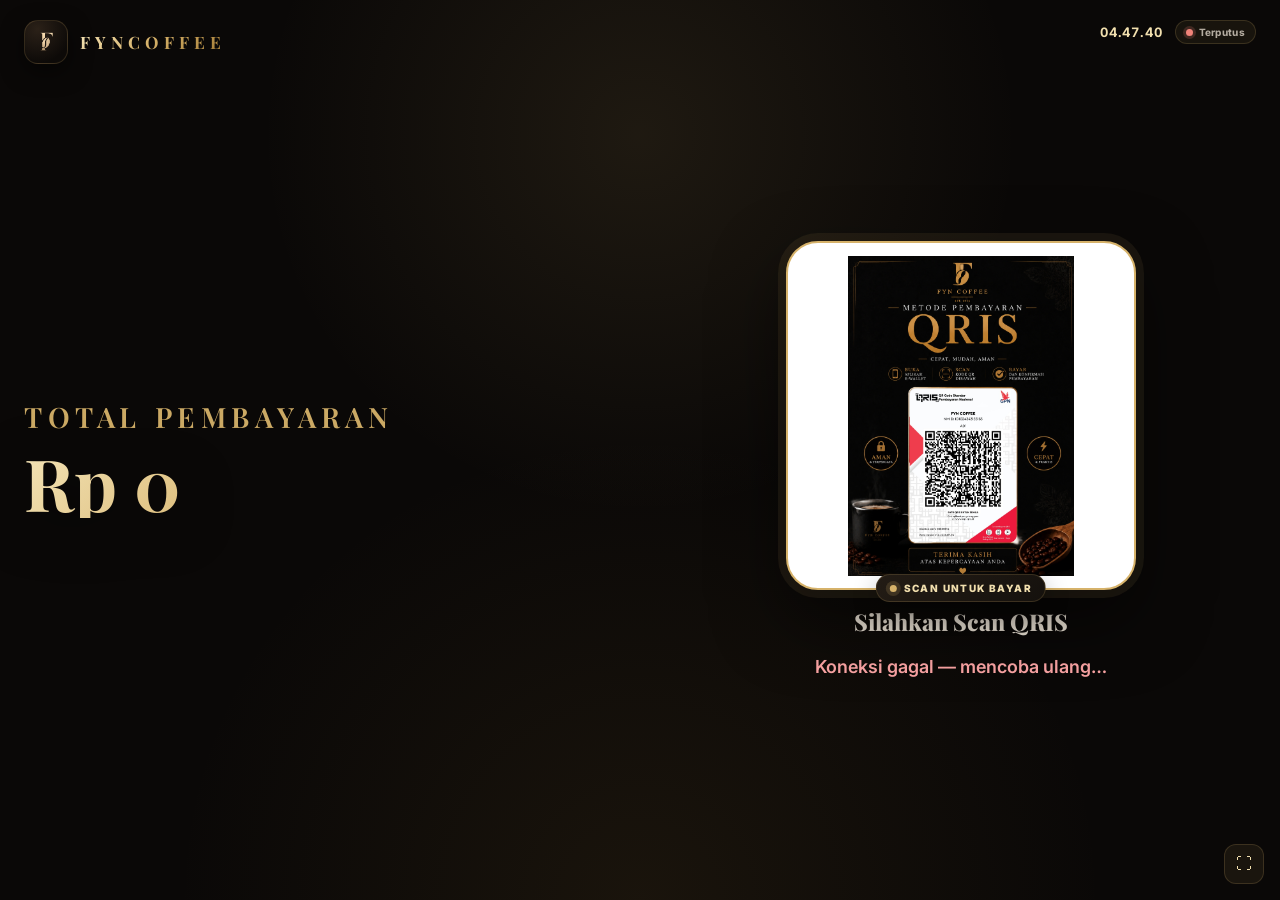
==== commit 14ad4738: "Update customer.html" ====
--- a/customer.html
+++ b/customer.html
@@ -8,7 +8,15 @@
       content="width=device-width, initial-scale=1.0, viewport-fit=cover"
     />
 
-    <meta name="theme-color" content="#080808" />
+    <meta name="theme-color" content="#0a0807" />
+
+    <link rel="icon" type="image/png" href="Logo no background.png" />
+    <link rel="preconnect" href="https://fonts.googleapis.com" />
+    <link rel="preconnect" href="https://fonts.gstatic.com" crossorigin />
+    <link
+      href="https://fonts.googleapis.com/css2?family=Inter:wght@400;500;600;700;800;900&family=Playfair+Display:wght@500;600;700;800&display=swap"
+      rel="stylesheet"
+    />
 
     <title>FYNCOFFEE • Customer Display</title>
 
@@ -19,22 +27,27 @@
          ===================================================== */
 
       :root {
-        --bg: #080808;
-        --bg-soft: #111111;
-
-        --text: #ffffff;
-        --text-soft: rgba(255, 255, 255, 0.68);
-        --text-muted: rgba(255, 255, 255, 0.42);
-
-        --green: #10b981;
-        --green-dark: #047857;
-        --green-soft: rgba(16, 185, 129, 0.12);
-
-        --gold: #f59e0b;
-        --red: #ef4444;
-
-        --border: rgba(255, 255, 255, 0.09);
-        --border-soft: rgba(255, 255, 255, 0.05);
+        --bg: #0a0807;
+        --bg-soft: #130f0c;
+
+        --text: #f6eddf;
+        --text-soft: rgba(246, 237, 223, 0.7);
+        --text-muted: rgba(246, 237, 223, 0.44);
+
+        --green: #74d1a2;
+        --green-dark: #2f8f64;
+        --green-soft: rgba(116, 209, 162, 0.12);
+
+        --gold: #d6b26a;
+        --gold-hi: #f1dfae;
+        --gold-lo: #a47c36;
+        --gold-grad: linear-gradient(135deg, #f3e3b6 0%, #d6b26a 48%, #a47c36 100%);
+        --red: #f08379;
+
+        --border: rgba(214, 178, 106, 0.18);
+        --border-soft: rgba(214, 178, 106, 0.08);
+
+        --font-display: "Playfair Display", "Cormorant Garamond", Georgia, serif;
 
         --radius-md: 16px;
         --radius-lg: 24px;
@@ -74,13 +87,13 @@
         background:
           radial-gradient(
             circle at 50% 15%,
-            rgba(255, 255, 255, 0.045),
-            transparent 35%
+            rgba(214, 178, 106, 0.1),
+            transparent 38%
           ),
           radial-gradient(
             circle at 50% 100%,
-            rgba(16, 185, 129, 0.06),
-            transparent 40%
+            rgba(164, 124, 54, 0.1),
+            transparent 42%
           ),
           var(--bg);
 
@@ -1082,6 +1095,140 @@
         }
       }
 
+
+      /* =====================================================
+         LUXE LAYER — Noir & Champagne Gold
+         ===================================================== */
+
+      .brand {
+        opacity: 1;
+        gap: 12px;
+      }
+      .brand-logo {
+        width: 44px;
+        height: 44px;
+        padding: 3px;
+        background: radial-gradient(circle at 30% 20%, #2b2118, #0d0a08 75%);
+        border: 1px solid var(--border);
+        border-radius: 14px;
+        box-shadow: 0 8px 22px rgba(0, 0, 0, 0.5);
+      }
+      .brand-logo img {
+        width: 100%;
+        height: 100%;
+        object-fit: contain;
+        display: block;
+      }
+      .brand-name {
+        font-family: var(--font-display);
+        font-size: 17px;
+        font-weight: 700;
+        letter-spacing: 0.3em;
+        background: var(--gold-grad);
+        -webkit-background-clip: text;
+        background-clip: text;
+        -webkit-text-fill-color: transparent;
+        color: var(--gold);
+      }
+
+      .clock {
+        color: var(--gold-hi);
+        letter-spacing: 0.08em;
+      }
+      .connection-pill {
+        background: rgba(214, 178, 106, 0.07);
+      }
+      .conn-dot {
+        box-shadow: 0 0 0 3px rgba(116, 209, 162, 0.18);
+      }
+      .conn-dot.offline {
+        box-shadow: 0 0 0 3px rgba(240, 131, 121, 0.18);
+      }
+      .conn-dot.loading {
+        box-shadow: 0 0 0 3px rgba(214, 178, 106, 0.2);
+      }
+
+      #judul,
+      .item-name,
+      .success-title,
+      .success-subtitle,
+      #instruksi,
+      .welcome h2 {
+        color: var(--text);
+        font-family: var(--font-display);
+      }
+      #judul {
+        color: var(--gold);
+        letter-spacing: 0.2em;
+        font-weight: 600;
+        opacity: 0.95;
+      }
+
+      .total {
+        font-family: var(--font-display);
+        font-weight: 700;
+        letter-spacing: 0;
+        background: var(--gold-grad);
+        -webkit-background-clip: text;
+        background-clip: text;
+        -webkit-text-fill-color: transparent;
+        color: var(--gold-hi);
+        text-shadow: none;
+        filter: drop-shadow(0 10px 26px rgba(0, 0, 0, 0.5));
+      }
+
+      .items-header-count {
+        color: var(--gold);
+      }
+      .item-price {
+        color: var(--gold-hi);
+        font-family: var(--font-display);
+        font-weight: 700;
+      }
+
+      .items-panel,
+      .qris-wrapper {
+        border-color: var(--border);
+      }
+      .items-panel {
+        background: linear-gradient(160deg, #1a1511, #110d0a);
+        box-shadow:
+          0 24px 60px rgba(0, 0, 0, 0.5),
+          inset 0 1px 0 rgba(214, 178, 106, 0.08);
+      }
+      .qris-wrapper {
+        border: 2px solid var(--gold);
+        box-shadow:
+          0 0 0 8px rgba(214, 178, 106, 0.08),
+          0 28px 70px rgba(0, 0, 0, 0.55);
+      }
+
+      .scan-badge {
+        background: linear-gradient(145deg, #231c15, #15110d);
+        border: 1px solid var(--border);
+        color: var(--gold-hi);
+        letter-spacing: 0.14em;
+      }
+      .scan-dot {
+        background: var(--gold);
+        box-shadow: 0 0 0 4px rgba(214, 178, 106, 0.16);
+      }
+
+      .welcome h2 {
+        font-weight: 600;
+        letter-spacing: 0.04em;
+        color: var(--gold-hi);
+      }
+
+      .fullscreen-btn {
+        border-color: var(--border);
+        color: var(--gold-hi);
+        background: rgba(214, 178, 106, 0.08);
+      }
+      .fullscreen-btn:hover {
+        background: rgba(214, 178, 106, 0.18);
+      }
+
       /* =====================================================
          REDUCED MOTION
          ===================================================== */
@@ -1102,7 +1249,7 @@
     <div class="customer waiting" id="customerDisplay">
       <!-- BRAND -->
       <div class="brand">
-        <div class="brand-logo">☕</div>
+        <div class="brand-logo"><img src="Logo no background.png" alt="" /></div>
         <div class="brand-name">FYNCOFFEE</div>
       </div>
 
@@ -1155,7 +1302,7 @@
             <div class="qris-fallback" id="qrisFallback">
               <div class="qr-icon">▣</div>
               <div>QR Code belum tersedia</div>
-              <div style="font-size: 10px; color: #666">
+              <div style="font-size: 10px; color: #8a7e6e">
                 Letakkan file <b>Qris Fyn.jpg</b> di folder yang sama
               </div>
             </div>
@@ -1693,7 +1840,7 @@
 
         customer.innerHTML = `
           <div class="brand">
-            <div class="brand-logo">☕</div>
+            <div class="brand-logo"><img src="Logo no background.png" alt="" /></div>
             <div class="brand-name">FYNCOFFEE</div>
           </div>
 
@@ -1764,7 +1911,7 @@
 
         customer.innerHTML = `
           <div class="brand">
-            <div class="brand-logo">☕</div>
+            <div class="brand-logo"><img src="Logo no background.png" alt="" /></div>
             <div class="brand-name">FYNCOFFEE</div>
           </div>
 
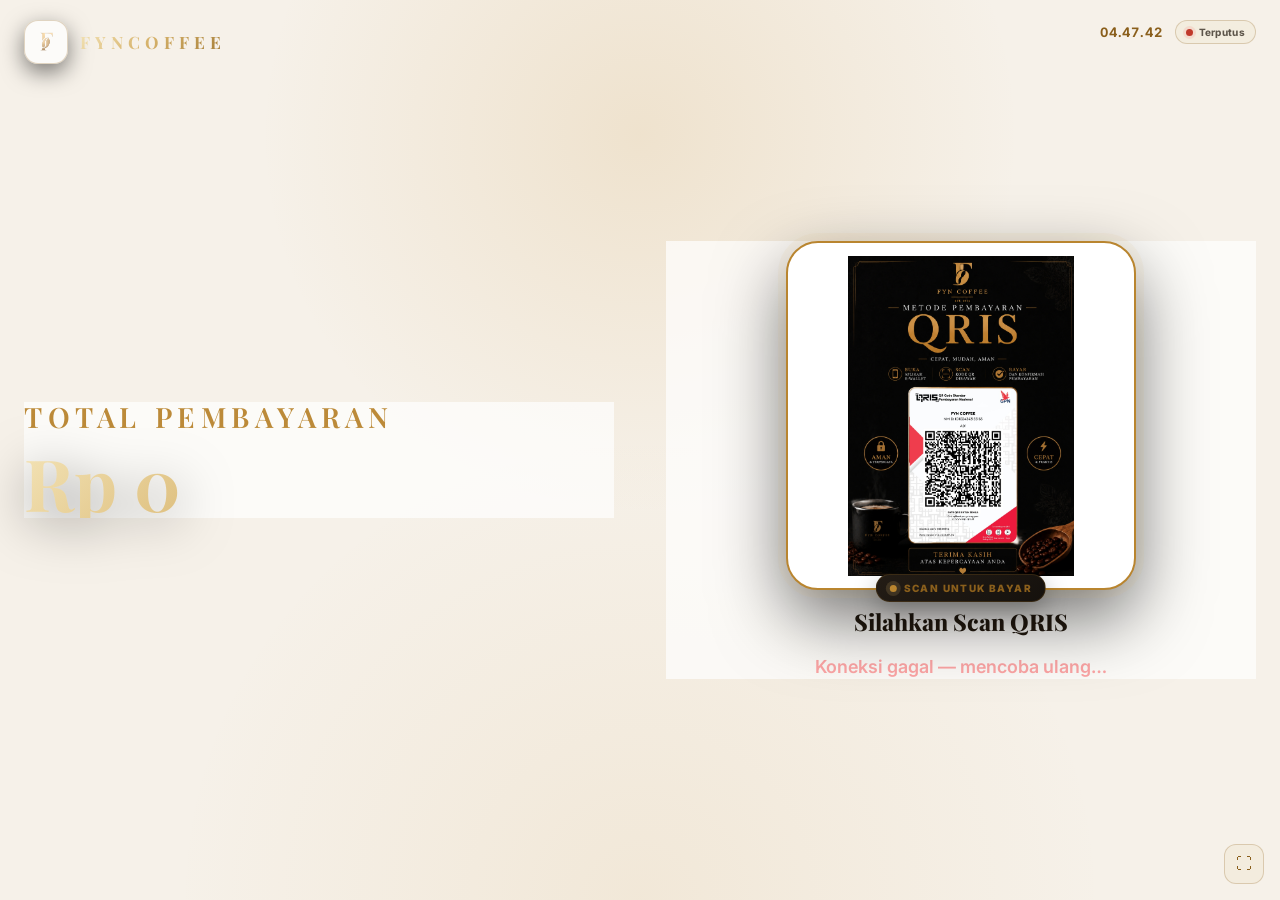
==== commit 9d1d246f: "Add files via upload" ====
--- a/customer.html
+++ b/customer.html
@@ -1,2137 +1,2176 @@
-<!doctype html>
-<html lang="id">
-  <head>
-    <meta charset="UTF-8" />
-
-    <meta
-      name="viewport"
-      content="width=device-width, initial-scale=1.0, viewport-fit=cover"
-    />
-
-    <meta name="theme-color" content="#0a0807" />
-
-    <link rel="icon" type="image/png" href="Logo no background.png" />
-    <link rel="preconnect" href="https://fonts.googleapis.com" />
-    <link rel="preconnect" href="https://fonts.gstatic.com" crossorigin />
-    <link
-      href="https://fonts.googleapis.com/css2?family=Inter:wght@400;500;600;700;800;900&family=Playfair+Display:wght@500;600;700;800&display=swap"
-      rel="stylesheet"
-    />
-
-    <title>FYNCOFFEE • Customer Display</title>
-
-    <style>
-      /* =====================================================
-         FYNCOFFEE CUSTOMER DISPLAY V3
-         RESPONSIVE • ITEM LIST • QRIS • LIVE STATUS
-         ===================================================== */
-
-      :root {
-        --bg: #0a0807;
-        --bg-soft: #130f0c;
-
-        --text: #f6eddf;
-        --text-soft: rgba(246, 237, 223, 0.7);
-        --text-muted: rgba(246, 237, 223, 0.44);
-
-        --green: #74d1a2;
-        --green-dark: #2f8f64;
-        --green-soft: rgba(116, 209, 162, 0.12);
-
-        --gold: #d6b26a;
-        --gold-hi: #f1dfae;
-        --gold-lo: #a47c36;
-        --gold-grad: linear-gradient(135deg, #f3e3b6 0%, #d6b26a 48%, #a47c36 100%);
-        --red: #f08379;
-
-        --border: rgba(214, 178, 106, 0.18);
-        --border-soft: rgba(214, 178, 106, 0.08);
-
-        --font-display: "Playfair Display", "Cormorant Garamond", Georgia, serif;
-
-        --radius-md: 16px;
-        --radius-lg: 24px;
-        --radius-xl: 32px;
-
-        --shadow-lg: 0 25px 80px rgba(0, 0, 0, 0.45);
-
-        --safe-top: env(safe-area-inset-top, 0px);
-        --safe-bottom: env(safe-area-inset-bottom, 0px);
-
-        --ease: cubic-bezier(0.22, 0.61, 0.36, 1);
-      }
-
-      /* =====================================================
-         RESET
-         ===================================================== */
-
-      *,
-      *::before,
-      *::after {
-        box-sizing: border-box;
-      }
-
-      html {
-        width: 100%;
-        min-height: 100%;
-        background: var(--bg);
-        scroll-behavior: smooth;
-      }
-
-      body {
-        width: 100%;
-        min-height: 100vh;
-
-        margin: 0;
-
-        background:
-          radial-gradient(
-            circle at 50% 15%,
-            rgba(214, 178, 106, 0.1),
-            transparent 38%
-          ),
-          radial-gradient(
-            circle at 50% 100%,
-            rgba(164, 124, 54, 0.1),
-            transparent 42%
-          ),
-          var(--bg);
-
-        color: var(--text);
-
-        font-family:
-          Inter,
-          ui-sans-serif,
-          system-ui,
-          -apple-system,
-          BlinkMacSystemFont,
-          "Segoe UI",
-          Roboto,
-          Arial,
-          sans-serif;
-
-        -webkit-font-smoothing: antialiased;
-
-        overflow: hidden;
-
-        user-select: none;
-        -webkit-user-select: none;
-        -webkit-tap-highlight-color: transparent;
-      }
-
-      button,
-      img {
-        -webkit-user-drag: none;
-      }
-
-      /* =====================================================
-         CUSTOMER CONTAINER
-         ===================================================== */
-
-      .customer {
-        width: 100%;
-        min-height: 100vh;
-        min-height: 100svh;
-
-        display: flex;
-        flex-direction: column;
-        align-items: center;
-        justify-content: center;
-
-        padding: calc(80px + var(--safe-top)) 24px
-          calc(60px + var(--safe-bottom));
-
-        text-align: center;
-
-        overflow: hidden;
-
-        position: relative;
-      }
-
-      /* =====================================================
-         TOP BRAND
-         ===================================================== */
-
-      .brand {
-        position: absolute;
-
-        top: calc(20px + var(--safe-top));
-        left: 24px;
-
-        display: flex;
-        align-items: center;
-        gap: 9px;
-
-        opacity: 0.9;
-
-        z-index: 5;
-      }
-
-      .brand-logo {
-        width: 34px;
-        height: 34px;
-
-        display: grid;
-        place-items: center;
-
-        background: #ffffff;
-        color: #111111;
-
-        border-radius: 10px;
-
-        font-size: 17px;
-        font-weight: 900;
-      }
-
-      .brand-name {
-        font-size: 13px;
-        font-weight: 850;
-
-        letter-spacing: 1.5px;
-        text-transform: uppercase;
-      }
-
-      /* =====================================================
-         TOP-RIGHT BAR
-         ===================================================== */
-
-      .top-right {
-        position: absolute;
-
-        top: calc(20px + var(--safe-top));
-        right: 24px;
-
-        display: flex;
-        align-items: center;
-        gap: 12px;
-
-        z-index: 5;
-      }
-
-      .clock {
-        font-size: 13px;
-        font-weight: 700;
-
-        color: var(--text-soft);
-
-        letter-spacing: 0.5px;
-
-        font-variant-numeric: tabular-nums;
-      }
-
-      .connection-pill {
-        display: inline-flex;
-        align-items: center;
-        gap: 6px;
-
-        padding: 5px 10px;
-
-        background: rgba(255, 255, 255, 0.06);
-
-        border: 1px solid var(--border);
-        border-radius: 999px;
-
-        font-size: 10px;
-        font-weight: 750;
-
-        color: var(--text-soft);
-
-        letter-spacing: 0.3px;
-      }
-
-      .conn-dot {
-        width: 7px;
-        height: 7px;
-
-        border-radius: 50%;
-
-        background: var(--green);
-
-        box-shadow: 0 0 0 3px rgba(16, 185, 129, 0.15);
-
-        transition:
-          background 0.2s var(--ease),
-          box-shadow 0.2s var(--ease);
-      }
-
-      .conn-dot.offline {
-        background: var(--red);
-        box-shadow: 0 0 0 3px rgba(239, 68, 68, 0.15);
-      }
-
-      .conn-dot.loading {
-        background: var(--gold);
-        box-shadow: 0 0 0 3px rgba(245, 158, 11, 0.15);
-
-        animation: pulseDot 1.4s ease-in-out infinite;
-      }
-
-      @keyframes pulseDot {
-        0%,
-        100% {
-          opacity: 1;
-        }
-        50% {
-          opacity: 0.4;
-        }
-      }
-
-      /* =====================================================
-         CONTENT GRID — 2 KOLOM
-         ===================================================== */
-
-      .content {
-        width: 100%;
-        max-width: 1300px;
-
-        display: grid;
-
-        grid-template-columns: minmax(0, 1fr) minmax(0, 1fr);
-
-        gap: clamp(24px, 4vw, 60px);
-
-        align-items: center;
-
-        animation: contentIn 0.5s var(--ease);
-      }
-
-      @keyframes contentIn {
-        from {
-          opacity: 0;
-          transform: translateY(10px);
-        }
-        to {
-          opacity: 1;
-          transform: translateY(0);
-        }
-      }
-
-      /* =====================================================
-         LEFT PANEL — TITLE, TOTAL, ITEMS
-         ===================================================== */
-
-      .left-panel {
-        display: flex;
-        flex-direction: column;
-        gap: clamp(10px, 1.5vh, 16px);
-
-        text-align: left;
-
-        min-width: 0;
-      }
-
-      #judul {
-        margin: 0;
-
-        color: #ffffff;
-
-        font-size: clamp(16px, 2.2vw, 28px);
-        font-weight: 800;
-
-        line-height: 1.1;
-
-        letter-spacing: 0.5px;
-
-        text-transform: uppercase;
-
-        opacity: 0.72;
-
-        transition: opacity 0.3s var(--ease);
-      }
-
-      .total {
-        color: #ffffff;
-
-        font-size: clamp(38px, 6vw, 72px);
-        font-weight: 900;
-
-        line-height: 1;
-
-        letter-spacing: clamp(-2px, -0.15vw, -1px);
-
-        text-shadow: 0 10px 30px rgba(0, 0, 0, 0.35);
-
-        transition: transform 0.3s var(--ease);
-      }
-
-      .total span {
-        white-space: nowrap;
-        font-variant-numeric: tabular-nums;
-      }
-
-      .total.changed {
-        animation: totalPop 0.45s var(--ease);
-      }
-
-      @keyframes totalPop {
-        0% {
-          transform: scale(1);
-        }
-        40% {
-          transform: scale(1.05);
-        }
-        100% {
-          transform: scale(1);
-        }
-      }
-
-      /* Sub info */
-      .sub-info {
-        display: inline-flex;
-        align-items: center;
-        gap: 8px;
-
-        align-self: flex-start;
-
-        padding: 6px 14px;
-
-        background: rgba(255, 255, 255, 0.05);
-
-        border: 1px solid var(--border);
-        border-radius: 999px;
-
-        font-size: clamp(11px, 1.2vw, 14px);
-        font-weight: 650;
-
-        color: var(--text-soft);
-
-        letter-spacing: 0.3px;
-      }
-
-      .sub-info.hidden {
-        display: none;
-      }
-
-      /* =====================================================
-         ITEMS PANEL
-         ===================================================== */
-
-      .items-panel {
-        display: none;
-
-        flex-direction: column;
-
-        margin-top: 6px;
-
-        padding: 16px 18px;
-
-        background: rgba(255, 255, 255, 0.035);
-
-        border: 1px solid var(--border);
-        border-radius: var(--radius-lg);
-
-        max-height: 44vh;
-
-        overflow-y: auto;
-
-        scrollbar-width: thin;
-        scrollbar-color: rgba(255, 255, 255, 0.15) transparent;
-      }
-
-      .items-panel.visible {
-        display: flex;
-      }
-
-      .items-panel::-webkit-scrollbar {
-        width: 5px;
-      }
-
-      .items-panel::-webkit-scrollbar-thumb {
-        background: rgba(255, 255, 255, 0.15);
-        border-radius: 10px;
-      }
-
-      .items-header {
-        display: flex;
-        align-items: center;
-        justify-content: space-between;
-
-        gap: 10px;
-
-        margin-bottom: 12px;
-
-        padding-bottom: 10px;
-
-        border-bottom: 1px dashed var(--border);
-
-        font-size: clamp(10px, 1vw, 11px);
-        font-weight: 850;
-
-        color: var(--text-muted);
-
-        letter-spacing: 1.5px;
-        text-transform: uppercase;
-      }
-
-      .items-header-count {
-        color: var(--green);
-
-        font-weight: 900;
-
-        letter-spacing: 0.5px;
-      }
-
-      .items-list {
-        display: flex;
-        flex-direction: column;
-
-        gap: 10px;
-      }
-
-      .item-row {
-        display: grid;
-        grid-template-columns: minmax(0, 1fr) auto;
-
-        gap: 12px;
-
-        padding-bottom: 10px;
-
-        border-bottom: 1px solid var(--border-soft);
-
-        animation: itemIn 0.22s var(--ease);
-      }
-
-      @keyframes itemIn {
-        from {
-          opacity: 0;
-          transform: translateX(-6px);
-        }
-        to {
-          opacity: 1;
-          transform: translateX(0);
-        }
-      }
-
-      .item-row:last-child {
-        border-bottom: 0;
-        padding-bottom: 0;
-      }
-
-      .item-info {
-        min-width: 0;
-
-        display: flex;
-        flex-direction: column;
-
-        gap: 3px;
-
-        text-align: left;
-      }
-
-      .item-name {
-        font-size: clamp(13px, 1.4vw, 17px);
-        font-weight: 750;
-
-        color: #ffffff;
-
-        line-height: 1.3;
-
-        word-break: break-word;
-      }
-
-      .item-qty {
-        font-size: clamp(11px, 1.1vw, 13px);
-        font-weight: 600;
-
-        color: var(--text-soft);
-
-        font-variant-numeric: tabular-nums;
-
-        letter-spacing: 0.2px;
-      }
-
-      .item-price {
-        font-size: clamp(13px, 1.4vw, 17px);
-        font-weight: 850;
-
-        color: #ffffff;
-
-        text-align: right;
-
-        white-space: nowrap;
-
-        font-variant-numeric: tabular-nums;
-
-        align-self: center;
-      }
-
-      /* =====================================================
-         RIGHT PANEL — QRIS
-         ===================================================== */
-
-      .right-panel {
-        display: flex;
-        flex-direction: column;
-        align-items: center;
-        justify-content: center;
-
-        gap: clamp(16px, 2vh, 24px);
-
-        min-width: 0;
-      }
-
-      .qris-wrapper {
-        position: relative;
-
-        display: flex;
-        align-items: center;
-        justify-content: center;
-
-        padding: clamp(8px, 1vw, 14px);
-
-        background: #ffffff;
-
-        border-radius: var(--radius-xl);
-
-        box-shadow:
-          0 0 0 1px rgba(255, 255, 255, 0.08),
-          0 20px 60px rgba(0, 0, 0, 0.45);
-
-        transition:
-          transform 0.25s var(--ease),
-          box-shadow 0.25s var(--ease);
-      }
-
-      .qris {
-        width: min(40vw, 320px);
-        height: min(40vw, 320px);
-
-        max-width: 320px;
-        max-height: 320px;
-
-        object-fit: contain;
-
-        display: block;
-
-        background: #ffffff;
-
-        border-radius: 15px;
-      }
-
-      .qris-fallback {
-        width: min(40vw, 320px);
-        height: min(40vw, 320px);
-
-        max-width: 320px;
-        max-height: 320px;
-
-        display: none;
-        flex-direction: column;
-        align-items: center;
-        justify-content: center;
-
-        gap: 8px;
-
-        background: #f5f5f5;
-        color: #111;
-
-        border-radius: 15px;
-
-        font-size: 12px;
-        font-weight: 750;
-        text-align: center;
-
-        padding: 20px;
-      }
-
-      .qris-fallback .qr-icon {
-        font-size: 60px;
-        line-height: 1;
-      }
-
-      .scan-badge {
-        position: absolute;
-
-        left: 50%;
-        bottom: -14px;
-
-        transform: translateX(-50%);
-
-        display: inline-flex;
-        align-items: center;
-        justify-content: center;
-
-        gap: 7px;
-
-        min-width: 125px;
-
-        padding: 7px 13px;
-
-        background: #ffffff;
-        color: #111111;
-
-        border-radius: 999px;
-
-        font-size: 10px;
-        font-weight: 850;
-
-        letter-spacing: 0.5px;
-
-        white-space: nowrap;
-
-        box-shadow: 0 8px 25px rgba(0, 0, 0, 0.3);
-      }
-
-      .scan-dot {
-        width: 7px;
-        height: 7px;
-
-        border-radius: 50%;
-
-        background: var(--green);
-
-        box-shadow: 0 0 0 4px rgba(16, 185, 129, 0.12);
-
-        animation: scanPulse 1.5s infinite;
-      }
-
-      @keyframes scanPulse {
-        0%,
-        100% {
-          opacity: 1;
-          transform: scale(1);
-        }
-        50% {
-          opacity: 0.45;
-          transform: scale(0.75);
-        }
-      }
-
-      #instruksi {
-        margin: 0;
-
-        color: #ffffff;
-
-        font-size: clamp(14px, 1.8vw, 24px);
-        font-weight: 800;
-
-        line-height: 1.2;
-      }
-
-      #status {
-        margin: 0;
-
-        color: var(--text-soft);
-
-        font-size: clamp(11px, 1.4vw, 18px);
-        font-weight: 600;
-
-        line-height: 1.4;
-      }
-
-      /* Waiting animation */
-      .waiting #judul,
-      .waiting #instruksi,
-      .waiting #status {
-        animation: textPulse 2.5s ease-in-out infinite;
-      }
-
-      @keyframes textPulse {
-        0%,
-        100% {
-          opacity: 1;
-        }
-        50% {
-          opacity: 0.72;
-        }
-      }
-
-      /* =====================================================
-         SUCCESS SCREEN
-         ===================================================== */
-
-      .success-screen {
-        width: 100%;
-        max-width: 700px;
-
-        display: flex;
-        flex-direction: column;
-        align-items: center;
-        justify-content: center;
-
-        text-align: center;
-
-        animation: successIn 0.55s var(--ease);
-      }
-
-      .success-icon {
-        width: clamp(80px, 14vw, 125px);
-        height: clamp(80px, 14vw, 125px);
-
-        display: grid;
-        place-items: center;
-
-        margin-bottom: 25px;
-
-        background: var(--green-soft);
-
-        border: 2px solid rgba(16, 185, 129, 0.35);
-
-        color: var(--green);
-
-        border-radius: 50%;
-
-        font-size: clamp(40px, 7vw, 65px);
-        font-weight: 900;
-
-        box-shadow:
-          0 0 0 12px rgba(16, 185, 129, 0.04),
-          0 20px 60px rgba(0, 0, 0, 0.35);
-
-        animation: zoom 0.5s var(--ease);
-      }
-
-      .success-title {
-        margin: 0;
-
-        font-size: clamp(28px, 6vw, 60px);
-        font-weight: 900;
-
-        line-height: 1.05;
-        letter-spacing: -1px;
-
-        color: #ffffff;
-      }
-
-      .success-subtitle {
-        margin: 14px 0 5px;
-
-        color: #ffffff;
-
-        font-size: clamp(18px, 3vw, 32px);
-        font-weight: 750;
-      }
-
-      .success-description {
-        margin: 0;
-
-        color: var(--text-soft);
-
-        font-size: clamp(12px, 2vw, 20px);
-      }
-
-      @keyframes zoom {
-        from {
-          opacity: 0;
-          transform: scale(0.7);
-        }
-        to {
-          opacity: 1;
-          transform: scale(1);
-        }
-      }
-
-      @keyframes successIn {
-        from {
-          opacity: 0;
-          transform: translateY(20px) scale(0.96);
-        }
-        to {
-          opacity: 1;
-          transform: translateY(0) scale(1);
-        }
-      }
-
-      /* =====================================================
-         FULLSCREEN BUTTON
-         ===================================================== */
-
-      .fullscreen-btn {
-        position: absolute;
-
-        right: 16px;
-        bottom: calc(16px + var(--safe-bottom));
-
-        width: 40px;
-        height: 40px;
-
-        display: grid;
-        place-items: center;
-
-        background: rgba(255, 255, 255, 0.06);
-
-        border: 1px solid var(--border);
-        border-radius: 12px;
-
-        color: var(--text-soft);
-
-        font-size: 16px;
-
-        cursor: pointer;
-
-        transition:
-          background 0.15s var(--ease),
-          color 0.15s var(--ease),
-          transform 0.15s var(--ease);
-
-        z-index: 6;
-      }
-
-      .fullscreen-btn:hover {
-        background: rgba(255, 255, 255, 0.1);
-        color: var(--text);
-      }
-
-      .fullscreen-btn:active {
-        transform: scale(0.92);
-      }
-
-      /* =====================================================
-         CONNECTION ERROR
-         ===================================================== */
-
-      .connection-error {
-        color: #fca5a5 !important;
-      }
-
-      /* =====================================================
-         EMPTY STATE (welcome screen)
-         ===================================================== */
-
-      .welcome {
-        display: flex;
-        flex-direction: column;
-        align-items: center;
-        gap: 16px;
-
-        text-align: center;
-
-        animation: contentIn 0.5s var(--ease);
-      }
-
-      .welcome .welcome-icon {
-        font-size: clamp(60px, 10vw, 100px);
-        line-height: 1;
-      }
-
-      .welcome h2 {
-        margin: 0;
-
-        font-size: clamp(22px, 4vw, 42px);
-        font-weight: 900;
-
-        letter-spacing: -0.5px;
-      }
-
-      .welcome p {
-        margin: 0;
-
-        color: var(--text-soft);
-
-        font-size: clamp(13px, 1.6vw, 20px);
-      }
-
-      /* =====================================================
-         RESPONSIVE — STACK DI LAYAR KECIL / PORTRAIT
-         ===================================================== */
-
-      @media (max-width: 1000px), (orientation: portrait) {
-        .content {
-          grid-template-columns: 1fr;
-          gap: 22px;
-        }
-
-        .left-panel {
-          text-align: center;
-          align-items: center;
-          gap: 8px;
-        }
-
-        .left-panel .sub-info {
-          align-self: center;
-        }
-
-        .items-panel {
-          max-height: 30vh;
-          text-align: left;
-          width: 100%;
-        }
-
-        .qris {
-          width: min(60vw, 260px);
-          height: min(60vw, 260px);
-          max-width: 260px;
-          max-height: 260px;
-        }
-
-        .qris-fallback {
-          width: min(60vw, 260px);
-          height: min(60vw, 260px);
-          max-width: 260px;
-          max-height: 260px;
-        }
-      }
-
-      /* =====================================================
-         LARGE SCREEN
-         ===================================================== */
-
-      @media (min-width: 1400px) {
-        .qris,
-        .qris-fallback {
-          width: 360px;
-          height: 360px;
-          max-width: 360px;
-          max-height: 360px;
-        }
-      }
-
-      /* =====================================================
-         MOBILE SMALL
-         ===================================================== */
-
-      @media (max-width: 480px) {
-        .customer {
-          padding-left: 14px;
-          padding-right: 14px;
-        }
-
-        .brand {
-          top: calc(13px + var(--safe-top));
-          left: 14px;
-        }
-
-        .brand-logo {
-          width: 29px;
-          height: 29px;
-          border-radius: 8px;
-          font-size: 14px;
-        }
-
-        .brand-name {
-          font-size: 11px;
-          letter-spacing: 1.2px;
-        }
-
-        .top-right {
-          top: calc(13px + var(--safe-top));
-          right: 14px;
-          gap: 8px;
-        }
-
-        .clock {
-          font-size: 11px;
-        }
-
-        .connection-pill {
-          padding: 4px 8px;
-          font-size: 9px;
-        }
-
-        #judul {
-          font-size: 14px;
-        }
-
-        .total {
-          font-size: 34px;
-        }
-
-        .items-panel {
-          padding: 12px 14px;
-          max-height: 26vh;
-        }
-
-        .qris {
-          width: min(55vw, 200px);
-          height: min(55vw, 200px);
-        }
-
-        .qris-fallback {
-          width: min(55vw, 200px);
-          height: min(55vw, 200px);
-        }
-
-        .scan-badge {
-          min-width: 110px;
-          padding: 6px 10px;
-          font-size: 9px;
-        }
-
-        #instruksi {
-          font-size: 13px;
-        }
-
-        #status {
-          font-size: 11px;
-        }
-
-        .fullscreen-btn {
-          width: 36px;
-          height: 36px;
-          font-size: 14px;
-        }
-      }
-
-      /* =====================================================
-         VERY SHORT SCREEN (landscape phone)
-         ===================================================== */
-
-      @media (max-height: 650px) and (orientation: landscape) {
-        .customer {
-          padding-top: 60px;
-          padding-bottom: 30px;
-        }
-
-        .brand {
-          display: none;
-        }
-
-        .total {
-          font-size: clamp(28px, 6vw, 48px);
-        }
-
-        .items-panel {
-          max-height: 45vh;
-        }
-
-        .qris {
-          width: min(32vh, 200px);
-          height: min(32vh, 200px);
-        }
-
-        .qris-fallback {
-          width: min(32vh, 200px);
-          height: min(32vh, 200px);
-        }
-      }
-
-
-      /* =====================================================
-         LUXE LAYER — Noir & Champagne Gold
-         ===================================================== */
-
-      .brand {
-        opacity: 1;
-        gap: 12px;
-      }
-      .brand-logo {
-        width: 44px;
-        height: 44px;
-        padding: 3px;
-        background: radial-gradient(circle at 30% 20%, #2b2118, #0d0a08 75%);
-        border: 1px solid var(--border);
-        border-radius: 14px;
-        box-shadow: 0 8px 22px rgba(0, 0, 0, 0.5);
-      }
-      .brand-logo img {
-        width: 100%;
-        height: 100%;
-        object-fit: contain;
-        display: block;
-      }
-      .brand-name {
-        font-family: var(--font-display);
-        font-size: 17px;
-        font-weight: 700;
-        letter-spacing: 0.3em;
-        background: var(--gold-grad);
-        -webkit-background-clip: text;
-        background-clip: text;
-        -webkit-text-fill-color: transparent;
-        color: var(--gold);
-      }
-
-      .clock {
-        color: var(--gold-hi);
-        letter-spacing: 0.08em;
-      }
-      .connection-pill {
-        background: rgba(214, 178, 106, 0.07);
-      }
-      .conn-dot {
-        box-shadow: 0 0 0 3px rgba(116, 209, 162, 0.18);
-      }
-      .conn-dot.offline {
-        box-shadow: 0 0 0 3px rgba(240, 131, 121, 0.18);
-      }
-      .conn-dot.loading {
-        box-shadow: 0 0 0 3px rgba(214, 178, 106, 0.2);
-      }
-
-      #judul,
-      .item-name,
-      .success-title,
-      .success-subtitle,
-      #instruksi,
-      .welcome h2 {
-        color: var(--text);
-        font-family: var(--font-display);
-      }
-      #judul {
-        color: var(--gold);
-        letter-spacing: 0.2em;
-        font-weight: 600;
-        opacity: 0.95;
-      }
-
-      .total {
-        font-family: var(--font-display);
-        font-weight: 700;
-        letter-spacing: 0;
-        background: var(--gold-grad);
-        -webkit-background-clip: text;
-        background-clip: text;
-        -webkit-text-fill-color: transparent;
-        color: var(--gold-hi);
-        text-shadow: none;
-        filter: drop-shadow(0 10px 26px rgba(0, 0, 0, 0.5));
-      }
-
-      .items-header-count {
-        color: var(--gold);
-      }
-      .item-price {
-        color: var(--gold-hi);
-        font-family: var(--font-display);
-        font-weight: 700;
-      }
-
-      .items-panel,
-      .qris-wrapper {
-        border-color: var(--border);
-      }
-      .items-panel {
-        background: linear-gradient(160deg, #1a1511, #110d0a);
-        box-shadow:
-          0 24px 60px rgba(0, 0, 0, 0.5),
-          inset 0 1px 0 rgba(214, 178, 106, 0.08);
-      }
-      .qris-wrapper {
-        border: 2px solid var(--gold);
-        box-shadow:
-          0 0 0 8px rgba(214, 178, 106, 0.08),
-          0 28px 70px rgba(0, 0, 0, 0.55);
-      }
-
-      .scan-badge {
-        background: linear-gradient(145deg, #231c15, #15110d);
-        border: 1px solid var(--border);
-        color: var(--gold-hi);
-        letter-spacing: 0.14em;
-      }
-      .scan-dot {
-        background: var(--gold);
-        box-shadow: 0 0 0 4px rgba(214, 178, 106, 0.16);
-      }
-
-      .welcome h2 {
-        font-weight: 600;
-        letter-spacing: 0.04em;
-        color: var(--gold-hi);
-      }
-
-      .fullscreen-btn {
-        border-color: var(--border);
-        color: var(--gold-hi);
-        background: rgba(214, 178, 106, 0.08);
-      }
-      .fullscreen-btn:hover {
-        background: rgba(214, 178, 106, 0.18);
-      }
-
-      /* =====================================================
-         REDUCED MOTION
-         ===================================================== */
-
-      @media (prefers-reduced-motion: reduce) {
-        *,
-        *::before,
-        *::after {
-          animation-duration: 0.01ms !important;
-          animation-iteration-count: 1 !important;
-          transition-duration: 0.01ms !important;
-        }
-      }
-    </style>
-  </head>
-
-  <body>
-    <div class="customer waiting" id="customerDisplay">
-      <!-- BRAND -->
-      <div class="brand">
-        <div class="brand-logo"><img src="Logo no background.png" alt="" /></div>
-        <div class="brand-name">FYNCOFFEE</div>
-      </div>
-
-      <!-- TOP RIGHT -->
-      <div class="top-right">
-        <div class="clock" id="clock">--:--:--</div>
-
-        <div class="connection-pill">
-          <span class="conn-dot loading" id="connDot"></span>
-          <span id="connText">Menghubungkan…</span>
-        </div>
-      </div>
-
-      <!-- CONTENT (2 kolom) -->
-      <div class="content" id="contentArea">
-        <!-- LEFT: title, total, items -->
-        <div class="left-panel">
-          <h1 id="judul">TOTAL PEMBAYARAN</h1>
-
-          <div class="total">
-            Rp
-            <span id="total">0</span>
-          </div>
-
-          <div class="sub-info hidden" id="subInfo"></div>
-
-          <!-- ITEMS LIST -->
-          <div class="items-panel" id="itemsPanel">
-            <div class="items-header">
-              <span>DETAIL PESANAN</span>
-              <span class="items-header-count" id="itemsHeaderCount"
-                >0 item</span
-              >
-            </div>
-
-            <div class="items-list" id="itemsList"></div>
-          </div>
-        </div>
-
-        <!-- RIGHT: QRIS -->
-        <div class="right-panel">
-          <div class="qris-wrapper">
-            <img
-              src="Qris Fyn.jpg"
-              class="qris"
-              id="qrisImage"
-              alt="QRIS FYNCOFFEE"
-            />
-
-            <div class="qris-fallback" id="qrisFallback">
-              <div class="qr-icon">▣</div>
-              <div>QR Code belum tersedia</div>
-              <div style="font-size: 10px; color: #8a7e6e">
-                Letakkan file <b>Qris Fyn.jpg</b> di folder yang sama
-              </div>
-            </div>
-
-            <div class="scan-badge">
-              <span class="scan-dot"></span>
-              SCAN UNTUK BAYAR
-            </div>
-          </div>
-
-          <h2 id="instruksi">Silahkan Scan QRIS</h2>
-
-          <p id="status">Menunggu transaksi...</p>
-        </div>
-      </div>
-
-      <!-- FULLSCREEN BUTTON -->
-      <button
-        type="button"
-        class="fullscreen-btn"
-        id="fullscreenBtn"
-        onclick="toggleFullscreen()"
-        aria-label="Toggle fullscreen"
-        title="Toggle fullscreen (F / Double-click)"
-      >
-        ⛶
-      </button>
-    </div>
-
-    <script>
-      /* =====================================================
-         FYNCOFFEE CUSTOMER DISPLAY V3
-         ===================================================== */
-
-      /* =====================================================
-         KONFIGURASI
-         ===================================================== */
-
-      const API =
-        "https://script.google.com/macros/s/AKfycbz-1nUJmKOjNYQEUKRwAEBt7h1D9xs3injteRNf0WjJhY6aWk0U2hpbmpYjXuKmHRih/exec?action=display";
-
-      const POLL_INTERVAL = 2000;
-      const POLL_BACKOFF_MAX = 16000;
-      const SUCCESS_DURATION = 6000;
-      const BEEP_ENABLED = true;
-
-      /* localStorage key untuk sinkronisasi device-sama */
-      const DISPLAY_KEY = "fyncoffee_display";
-
-      /* =====================================================
-         STATE
-         ===================================================== */
-
-      const state = {
-        transaksiSebelumnya: "",
-        totalSebelumnya: 0,
-        itemsSebelumnya: "",
-
-        sedangSukses: false,
-
-        sudahLoadPertama: false,
-        sedangLoading: false,
-
-        errorCount: 0,
-        currentPollInterval: POLL_INTERVAL,
-
-        pollTimer: null,
-        successTimer: null,
-
-        lastItemsSignature: "",
-      };
-
-      /* =====================================================
-         HELPER: FORMAT RUPIAH
-         ===================================================== */
-
-      function formatRupiah(angka) {
-        const nilai = Number(angka) || 0;
-        return nilai.toLocaleString("id-ID");
-      }
-
-      /* =====================================================
-         HELPER: UPDATE CLOCK
-         ===================================================== */
-
-      function updateClock() {
-        const clock = document.getElementById("clock");
-        if (!clock) return;
-
-        clock.textContent = new Date().toLocaleTimeString("id-ID", {
-          hour: "2-digit",
-          minute: "2-digit",
-          second: "2-digit",
-          hour12: false,
-        });
-      }
-
-      setInterval(updateClock, 1000);
-      updateClock();
-
-      /* =====================================================
-         HELPER: KONEKSI
-         ===================================================== */
-
-      function setConnection(status, text) {
-        const dot = document.getElementById("connDot");
-        const label = document.getElementById("connText");
-        if (!dot || !label) return;
-
-        dot.classList.remove("offline", "loading");
-
-        if (status === "offline") dot.classList.add("offline");
-        else if (status === "loading") dot.classList.add("loading");
-
-        label.textContent = text;
-      }
-
-      /* =====================================================
-         HELPER: STATUS TEXT
-         ===================================================== */
-
-      function setStatus(teks, error = false) {
-        const status = document.getElementById("status");
-        if (!status) return;
-
-        status.textContent = teks;
-        status.classList.toggle("connection-error", error);
-      }
-
-      /* =====================================================
-         HELPER: BEEP
-         ===================================================== */
-
-      let audioCtx = null;
-
-      function playBeep() {
-        if (!BEEP_ENABLED) return;
-
-        try {
-          audioCtx =
-            audioCtx ||
-            new (window.AudioContext || window.webkitAudioContext)();
-
-          const osc = audioCtx.createOscillator();
-          const gain = audioCtx.createGain();
-
-          osc.connect(gain);
-          gain.connect(audioCtx.destination);
-
-          osc.type = "sine";
-          osc.frequency.setValueAtTime(880, audioCtx.currentTime);
-          osc.frequency.setValueAtTime(1320, audioCtx.currentTime + 0.1);
-
-          gain.gain.setValueAtTime(0.15, audioCtx.currentTime);
-          gain.gain.exponentialRampToValueAtTime(
-            0.001,
-            audioCtx.currentTime + 0.35,
-          );
-
-          osc.start(audioCtx.currentTime);
-          osc.stop(audioCtx.currentTime + 0.35);
-        } catch (e) {
-          /* ignore */
-        }
-      }
-
-      /* =====================================================
-         HELPER: SET TOTAL (dengan animasi)
-         ===================================================== */
-
-      function setTotal(value) {
-        const totalEl = document.getElementById("total");
-        const totalWrap = totalEl ? totalEl.parentElement : null;
-        if (!totalEl) return;
-
-        const newValue = Number(value) || 0;
-
-        if (newValue === state.totalSebelumnya) return;
-
-        totalEl.textContent = formatRupiah(newValue);
-        state.totalSebelumnya = newValue;
-
-        if (totalWrap) {
-          totalWrap.classList.remove("changed");
-          void totalWrap.offsetWidth;
-          totalWrap.classList.add("changed");
-
-          setTimeout(() => totalWrap.classList.remove("changed"), 500);
-        }
-      }
-
-      /* =====================================================
-         HELPER: SET SUB INFO (jumlah item)
-         ===================================================== */
-
-      function setSubInfo(count) {
-        const el = document.getElementById("subInfo");
-        if (!el) return;
-
-        const n = Number(count) || 0;
-
-        if (n <= 0) {
-          el.classList.add("hidden");
-          el.textContent = "";
-        } else {
-          el.classList.remove("hidden");
-          el.textContent = `${n} item dalam pesanan`;
-        }
-      }
-
-      /* =====================================================
-         NORMALIZE ITEM
-         ===================================================== */
-
-      function normalizeItem(item) {
-        if (!item || typeof item !== "object") return null;
-
-        const nama =
-          item.nama_produk ||
-          item.nama ||
-          item.name ||
-          item.product_name ||
-          "Produk";
-
-        const qty = Number(
-          item.qty ?? item.quantity ?? item.jumlah ?? item.amount ?? 0,
-        );
-
-        const harga = Number(
-          item.harga_jual ??
-            item.harga ??
-            item.price ??
-            item.harga_satuan ??
-            item.unit_price ??
-            0,
-        );
-
-        const subtotal =
-          item.subtotal !== undefined && item.subtotal !== null
-            ? Number(item.subtotal)
-            : qty * harga;
-
-        return {
-          nama: String(nama),
-          qty: qty || 0,
-          harga: harga || 0,
-          subtotal: subtotal || 0,
-        };
-      }
-
-      /* =====================================================
-         RENDER ITEM LIST
-         ===================================================== */
-
-      function renderItems(rawItems) {
-        const panel = document.getElementById("itemsPanel");
-        const list = document.getElementById("itemsList");
-        const countEl = document.getElementById("itemsHeaderCount");
-
-        if (!panel || !list) return;
-
-        /* Normalize items */
-        const items = (Array.isArray(rawItems) ? rawItems : [])
-          .map(normalizeItem)
-          .filter(Boolean);
-
-        /* Buat signature untuk cegah re-render berlebihan */
-        const signature = JSON.stringify(
-          items.map((i) => `${i.nama}|${i.qty}|${i.harga}`),
-        );
-
-        if (signature === state.lastItemsSignature) return;
-        state.lastItemsSignature = signature;
-
-        /* Kalau kosong → sembunyikan panel */
-        if (!items.length) {
-          panel.classList.remove("visible");
-          list.innerHTML = "";
-          if (countEl) countEl.textContent = "0 item";
-          return;
-        }
-
-        /* Tampilkan panel */
-        panel.classList.add("visible");
-
-        const totalQty = items.reduce((s, i) => s + i.qty, 0);
-        if (countEl) {
-          countEl.textContent = `${totalQty} item`;
-        }
-
-        /* Render baris item */
-        list.innerHTML = items
-          .map(
-            (item) => `
-              <div class="item-row">
-                <div class="item-info">
-                  <div class="item-name">${escapeHTML(item.nama)}</div>
-                  <div class="item-qty">
-                    ${item.qty} × Rp ${formatRupiah(item.harga)}
-                  </div>
-                </div>
-                <div class="item-price">
-                  Rp ${formatRupiah(item.subtotal)}
-                </div>
-              </div>
-            `,
-          )
-          .join("");
-
-        /* Auto-scroll ke bawah kalau item banyak */
-        requestAnimationFrame(() => {
-          panel.scrollTop = panel.scrollHeight;
-        });
-      }
-
-      /* =====================================================
-         HIDE ITEMS PANEL
-         ===================================================== */
-
-      function hideItems() {
-        const panel = document.getElementById("itemsPanel");
-        const list = document.getElementById("itemsList");
-        const countEl = document.getElementById("itemsHeaderCount");
-
-        if (panel) panel.classList.remove("visible");
-        if (list) list.innerHTML = "";
-        if (countEl) countEl.textContent = "0 item";
-
-        state.lastItemsSignature = "";
-      }
-
-      /* =====================================================
-         ESCAPE HTML
-         ===================================================== */
-
-      function escapeHTML(value) {
-        return String(value ?? "")
-          .replace(/&/g, "&amp;")
-          .replace(/</g, "&lt;")
-          .replace(/>/g, "&gt;")
-          .replace(/"/g, "&quot;")
-          .replace(/'/g, "&#039;");
-      }
-
-      /* =====================================================
-         IMAGE ERROR FALLBACK
-         ===================================================== */
-
-      function setupQrisFallback() {
-        const img = document.getElementById("qrisImage");
-        const fallback = document.getElementById("qrisFallback");
-        if (!img || !fallback) return;
-
-        const showFallback = () => {
-          img.style.display = "none";
-          fallback.style.display = "flex";
-        };
-
-        img.addEventListener("error", showFallback);
-
-        /* Cek kalau sudah error (cached) */
-        if (img.complete && img.naturalWidth === 0) {
-          showFallback();
-        }
-      }
-
-      setupQrisFallback();
-
-      /* =====================================================
-         UPDATE FULL UI
-         ===================================================== */
-
-      function updateDisplay(data) {
-        if (!data) return;
-
-        /* Update total */
-        if (data.total !== undefined && data.total !== null) {
-          setTotal(data.total);
-        }
-
-        /* Ambil items dari berbagai key */
-        const rawItems = Array.isArray(data.items)
-          ? data.items
-          : Array.isArray(data.detail)
-            ? data.detail
-            : Array.isArray(data.keranjang)
-              ? data.keranjang
-              : [];
-
-        /* Render items */
-        renderItems(rawItems);
-
-        /* Update sub info (jumlah item) */
-        const totalQty = rawItems
-          .map(normalizeItem)
-          .filter(Boolean)
-          .reduce((s, i) => s + i.qty, 0);
-
-        setSubInfo(totalQty);
-
-        /* Update status */
-        const instruksi = document.getElementById("instruksi");
-        if (instruksi) instruksi.textContent = "Silahkan Scan QRIS";
-
-        setStatus("Menunggu Pembayaran");
-
-        const cd = document.getElementById("customerDisplay");
-        if (cd) cd.classList.add("waiting");
-      }
-
-      /* =====================================================
-         POLLING
-         ===================================================== */
-
-      function startPolling(interval = POLL_INTERVAL) {
-        stopPolling();
-
-        state.currentPollInterval = interval;
-
-        state.pollTimer = setTimeout(async function loop() {
-          await cekTransaksi();
-          state.pollTimer = setTimeout(loop, state.currentPollInterval);
-        }, interval);
-      }
-
-      function stopPolling() {
-        if (state.pollTimer) {
-          clearTimeout(state.pollTimer);
-          state.pollTimer = null;
-        }
-      }
-
-      document.addEventListener("visibilitychange", () => {
-        if (document.hidden) {
-          stopPolling();
-        } else {
-          cekTransaksi();
-          startPolling(state.currentPollInterval);
-        }
-      });
-
-      /* =====================================================
-         CEK TRANSAKSI VIA API
-         ===================================================== */
-
-      async function cekTransaksi() {
-        if (state.sedangSukses) return;
-        if (state.sedangLoading) return;
-
-        state.sedangLoading = true;
-
-        try {
-          const response = await fetch(API + "&t=" + Date.now(), {
-            method: "GET",
-            cache: "no-store",
-          });
-
-          if (!response.ok) throw new Error("HTTP " + response.status);
-
-          const data = await response.json();
-
-          state.errorCount = 0;
-          setConnection("online", "Online");
-
-          /* ==============================================
-             KOSONG
-             ============================================== */
-          if (!data || data.status === "kosong") {
-            state.sudahLoadPertama = true;
-            resetDisplay();
-            return;
-          }
-
-          /* ==============================================
-             LUNAS / BERHASIL
-             ============================================== */
-          if (data.status === "Lunas" || data.status === "Berhasil") {
-            tampilSukses(data);
-            return;
-          }
-
-          /* ==============================================
-             TRANSAKSI BARU
-             ============================================== */
-          if (data.id && data.id !== state.transaksiSebelumnya) {
-            state.transaksiSebelumnya = data.id;
-
-            if (state.sudahLoadPertama) {
-              playBeep();
-            }
-          }
-
-          /* ==============================================
-             UPDATE DISPLAY
-             ============================================== */
-          updateDisplay(data);
-
-          state.sudahLoadPertama = true;
-        } catch (error) {
-          console.error("Customer Display Error:", error);
-
-          state.errorCount++;
-
-          const nextInterval = Math.min(
-            POLL_INTERVAL * Math.pow(2, state.errorCount - 1),
-            POLL_BACKOFF_MAX,
-          );
-
-          state.currentPollInterval = nextInterval;
-
-          setConnection("offline", "Terputus");
-          setStatus("Koneksi gagal — mencoba ulang…", true);
-        } finally {
-          state.sedangLoading = false;
-        }
-      }
-
-      /* =====================================================
-         PEMBAYARAN BERHASIL
-         ===================================================== */
-
-      function tampilSukses(data) {
-        if (state.sedangSukses) return;
-
-        state.sedangSukses = true;
-
-        playBeep();
-
-        const totalAkhir = data && data.total ? Number(data.total) : 0;
-
-        const customer = document.getElementById("customerDisplay");
-        if (!customer) return;
-
-        customer.classList.remove("waiting");
-
-        customer.innerHTML = `
-          <div class="brand">
-            <div class="brand-logo"><img src="Logo no background.png" alt="" /></div>
-            <div class="brand-name">FYNCOFFEE</div>
-          </div>
-
-          <div class="top-right">
-            <div class="clock" id="clock">--:--:--</div>
-            <div class="connection-pill">
-              <span class="conn-dot" id="connDot"></span>
-              <span id="connText">Online</span>
-            </div>
-          </div>
-
-          <div class="success-screen">
-            <div class="success-icon">✓</div>
-
-            <h1 class="success-title">PEMBAYARAN BERHASIL</h1>
-
-            <h2 class="success-subtitle">TERIMA KASIH</h2>
-
-            <p class="success-description">
-              Pesanan Anda sedang diproses
-            </p>
-
-            ${
-              totalAkhir > 0
-                ? `<div style="
-                    margin-top:20px;
-                    font-size:clamp(20px, 4vw, 40px);
-                    font-weight:900;
-                    letter-spacing:-0.5px;
-                    font-variant-numeric:tabular-nums;
-                  ">Rp ${formatRupiah(totalAkhir)}</div>`
-                : ""
-            }
-          </div>
-
-          <button
-            type="button"
-            class="fullscreen-btn"
-            onclick="toggleFullscreen()"
-            aria-label="Toggle fullscreen"
-          >⛶</button>
-        `;
-
-        updateClock();
-
-        clearTimeout(state.successTimer);
-
-        state.successTimer = setTimeout(() => {
-          state.sedangSukses = false;
-          state.transaksiSebelumnya = "";
-          state.totalSebelumnya = 0;
-          state.lastItemsSignature = "";
-
-          /* Render ulang tampilan idle penuh */
-          renderIdleDisplay();
-        }, SUCCESS_DURATION);
-      }
-
-      /* =====================================================
-         RENDER IDLE DISPLAY (full HTML replace)
-         ===================================================== */
-
-      function renderIdleDisplay() {
-        const customer = document.getElementById("customerDisplay");
-        if (!customer) return;
-
-        customer.classList.add("waiting");
-
-        customer.innerHTML = `
-          <div class="brand">
-            <div class="brand-logo"><img src="Logo no background.png" alt="" /></div>
-            <div class="brand-name">FYNCOFFEE</div>
-          </div>
-
-          <div class="top-right">
-            <div class="clock" id="clock">--:--:--</div>
-            <div class="connection-pill">
-              <span class="conn-dot" id="connDot"></span>
-              <span id="connText">Online</span>
-            </div>
-          </div>
-
-          <div class="content" id="contentArea">
-            <div class="left-panel">
-              <h1 id="judul">TOTAL PEMBAYARAN</h1>
-
-              <div class="total">
-                Rp
-                <span id="total">0</span>
-              </div>
-
-              <div class="sub-info hidden" id="subInfo"></div>
-
-              <div class="items-panel" id="itemsPanel">
-                <div class="items-header">
-                  <span>DETAIL PESANAN</span>
-                  <span class="items-header-count" id="itemsHeaderCount">0 item</span>
-                </div>
-
-                <div class="items-list" id="itemsList"></div>
-              </div>
-            </div>
-
-            <div class="right-panel">
-              <div class="qris-wrapper">
-                <img
-                  src="Qris Fyn.jpg"
-                  class="qris"
-                  id="qrisImage"
-                  alt="QRIS FYNCOFFEE"
-                />
-
-                <div class="qris-fallback" id="qrisFallback">
-                  <div class="qr-icon">▣</div>
-                  <div>QR Code belum tersedia</div>
-                  <div style="font-size:10px;color:#666">
-                    Letakkan file <b>Qris Fyn.jpg</b> di folder yang sama
-                  </div>
-                </div>
-
-                <div class="scan-badge">
-                  <span class="scan-dot"></span>
-                  SCAN UNTUK BAYAR
-                </div>
-              </div>
-
-              <h2 id="instruksi">Silahkan Scan QRIS</h2>
-
-              <p id="status">Menunggu transaksi...</p>
-            </div>
-          </div>
-
-          <button
-            type="button"
-            class="fullscreen-btn"
-            onclick="toggleFullscreen()"
-            aria-label="Toggle fullscreen"
-          >⛶</button>
-        `;
-
-        /* Re-setup */
-        setupQrisFallback();
-        updateClock();
-
-        /* Reset state */
-        state.totalSebelumnya = 0;
-        state.lastItemsSignature = "";
-      }
-
-      /* =====================================================
-         RESET DISPLAY (dipanggil saat transaksi kosong)
-         ===================================================== */
-
-      function resetDisplay() {
-        if (state.sedangSukses) return;
-
-        const customer = document.getElementById("customerDisplay");
-        if (!customer) return;
-
-        /* Cek apakah elemen utama masih ada (belum di-replace) */
-        const totalEl = document.getElementById("total");
-        const itemsPanel = document.getElementById("itemsPanel");
-
-        if (!totalEl || !itemsPanel) {
-          /* Struktur HTML sudah tidak sesuai (misal abis sukses) */
-          renderIdleDisplay();
-          return;
-        }
-
-        /* Kalau sudah idle, cukup reset angka */
-        setTotal(0);
-        setSubInfo(0);
-        hideItems();
-
-        const instruksi = document.getElementById("instruksi");
-        if (instruksi) instruksi.textContent = "Silahkan Scan QRIS";
-
-        setStatus("Menunggu transaksi...");
-
-        customer.classList.add("waiting");
-      }
-
-      /* =====================================================
-         FULLSCREEN
-         ===================================================== */
-
-      async function toggleFullscreen() {
-        try {
-          if (document.fullscreenElement) {
-            await document.exitFullscreen();
-          } else {
-            if (document.documentElement.requestFullscreen) {
-              await document.documentElement.requestFullscreen();
-            }
-          }
-        } catch (error) {
-          console.log("Fullscreen tidak tersedia:", error);
-        }
-      }
-
-      document.addEventListener("dblclick", toggleFullscreen);
-
-      document.addEventListener("fullscreenchange", () => {
-        const isFs = Boolean(document.fullscreenElement);
-
-        document.querySelectorAll(".fullscreen-btn").forEach((b) => {
-          b.title = isFs ? "Keluar fullscreen" : "Masuk fullscreen";
-        });
-
-        console.log("Fullscreen:", isFs);
-      });
-
-      /* =====================================================
-         KEYBOARD
-         ===================================================== */
-
-      document.addEventListener("keydown", (e) => {
-        if (e.key === "f" || e.key === "F") {
-          toggleFullscreen();
-        }
-
-        if (e.key === "r" || e.key === "R") {
-          cekTransaksi();
-        }
-      });
-
-      /* =====================================================
-         LOCALSTORAGE SYNC (bonus, same-device)
-         ===================================================== */
-
-      window.addEventListener("storage", (event) => {
-        if (event.key !== DISPLAY_KEY || !event.newValue) return;
-        if (state.sedangSukses) return;
-
-        try {
-          const payload = JSON.parse(event.newValue);
-
-          /* Update total */
-          if (payload.total !== undefined) {
-            setTotal(payload.total);
-          }
-
-          /* Update items */
-          renderItems(payload.items || []);
-
-          /* Update sub info */
-          if (payload.count !== undefined) {
-            setSubInfo(payload.count);
-          }
-
-          /* Update status */
-          setStatus("Menunggu Pembayaran");
-
-          const cd = document.getElementById("customerDisplay");
-          if (cd) cd.classList.add("waiting");
-        } catch (e) {
-          /* ignore */
-        }
-      });
-
-      /* Cek localStorage sekali saat load (same-device) */
-      (function loadFromLocalStorage() {
-        try {
-          const raw = localStorage.getItem(DISPLAY_KEY);
-          if (!raw) return;
-
-          const payload = JSON.parse(raw);
-
-          if (payload.items && payload.items.length) {
-            renderItems(payload.items);
-            setTotal(payload.total || 0);
-            setSubInfo(payload.count || 0);
-          }
-        } catch (e) {
-          /* ignore */
-        }
-      })();
-
-      /* =====================================================
-         INIT
-         ===================================================== */
-
-      cekTransaksi();
-      startPolling(POLL_INTERVAL);
-
-      console.log(
-        "%c FYNCOFFEE CUSTOMER DISPLAY V3 ",
-        "background:#10b981;color:white;padding:6px 12px;border-radius:6px;font-weight:bold;",
-      );
-      console.log("Endpoint:", API);
-      console.log("Polling:", POLL_INTERVAL + "ms");
-    </script>
-  </body>
-</html>
+<!doctype html>
+<html lang="id">
+  <head>
+    <meta charset="UTF-8" />
+
+    <meta
+      name="viewport"
+      content="width=device-width, initial-scale=1.0, viewport-fit=cover"
+    />
+
+    <meta name="theme-color" content="#0a0807" />
+
+    <link rel="icon" type="image/png" href="Logo no background.png" />
+    <link rel="preconnect" href="https://fonts.googleapis.com" />
+    <link rel="preconnect" href="https://fonts.gstatic.com" crossorigin />
+    <link
+      href="https://fonts.googleapis.com/css2?family=Inter:wght@400;500;600;700;800;900&family=Playfair+Display:wght@500;600;700;800&display=swap"
+      rel="stylesheet"
+    />
+
+    <title>FYNCOFFEE • Customer Display</title>
+    <script>
+      (function () {
+        var apply = function (t) { document.documentElement.setAttribute("data-theme", t); };
+        var t = null;
+        try { t = localStorage.getItem("fyncoffee_theme"); } catch (e) {}
+        if (t !== "light" && t !== "dark") t = window.matchMedia && window.matchMedia("(prefers-color-scheme: light)").matches ? "light" : "dark";
+        apply(t);
+        window.addEventListener("storage", function (e) { if (e.key === "fyncoffee_theme" && (e.newValue === "light" || e.newValue === "dark")) apply(e.newValue); });
+      })();
+    </script>
+    <style>
+      /* TEMA TERANG — hanya menimpa variabel & beberapa permukaan */
+      html[data-theme="light"] {
+        --bg: #f6f1e9;
+        --bg-soft: #fbf8f2;
+        --text: #231a10;
+        --text-soft: rgba(35, 26, 16, 0.72);
+        --text-muted: rgba(35, 26, 16, 0.5);
+        --green: #1d8157;
+        --green-soft: rgba(29, 129, 87, 0.12);
+        --red: #c0392b;
+        --gold: #b9852f;
+        --gold-hi: #8a5f1c;
+        --border: rgba(138, 95, 28, 0.25);
+        --border-soft: rgba(138, 95, 28, 0.12);
+        --shadow-lg: 0 25px 60px rgba(60, 40, 10, 0.18);
+        color-scheme: light;
+      }
+      html[data-theme="light"] body {
+        background:
+          radial-gradient(circle at 50% 15%, rgba(201, 149, 63, 0.16), transparent 38%),
+          radial-gradient(circle at 50% 100%, rgba(201, 149, 63, 0.1), transparent 42%),
+          var(--bg);
+      }
+      html[data-theme="light"] [class*="panel"],
+      html[data-theme="light"] .brand-logo { background-color: rgba(255, 255, 255, 0.7); }
+      html[data-theme="light"] .brand-logo { background-image: none; }
+    </style>
+
+
+    <style>
+      /* =====================================================
+         FYNCOFFEE CUSTOMER DISPLAY V3
+         RESPONSIVE • ITEM LIST • QRIS • LIVE STATUS
+         ===================================================== */
+
+      :root {
+        --bg: #0a0807;
+        --bg-soft: #130f0c;
+
+        --text: #f6eddf;
+        --text-soft: rgba(246, 237, 223, 0.7);
+        --text-muted: rgba(246, 237, 223, 0.44);
+
+        --green: #74d1a2;
+        --green-dark: #2f8f64;
+        --green-soft: rgba(116, 209, 162, 0.12);
+
+        --gold: #d6b26a;
+        --gold-hi: #f1dfae;
+        --gold-lo: #a47c36;
+        --gold-grad: linear-gradient(135deg, #f3e3b6 0%, #d6b26a 48%, #a47c36 100%);
+        --red: #f08379;
+
+        --border: rgba(214, 178, 106, 0.18);
+        --border-soft: rgba(214, 178, 106, 0.08);
+
+        --font-display: "Playfair Display", "Cormorant Garamond", Georgia, serif;
+
+        --radius-md: 16px;
+        --radius-lg: 24px;
+        --radius-xl: 32px;
+
+        --shadow-lg: 0 25px 80px rgba(0, 0, 0, 0.45);
+
+        --safe-top: env(safe-area-inset-top, 0px);
+        --safe-bottom: env(safe-area-inset-bottom, 0px);
+
+        --ease: cubic-bezier(0.22, 0.61, 0.36, 1);
+      }
+
+      /* =====================================================
+         RESET
+         ===================================================== */
+
+      *,
+      *::before,
+      *::after {
+        box-sizing: border-box;
+      }
+
+      html {
+        width: 100%;
+        min-height: 100%;
+        background: var(--bg);
+        scroll-behavior: smooth;
+      }
+
+      body {
+        width: 100%;
+        min-height: 100vh;
+
+        margin: 0;
+
+        background:
+          radial-gradient(
+            circle at 50% 15%,
+            rgba(214, 178, 106, 0.1),
+            transparent 38%
+          ),
+          radial-gradient(
+            circle at 50% 100%,
+            rgba(164, 124, 54, 0.1),
+            transparent 42%
+          ),
+          var(--bg);
+
+        color: var(--text);
+
+        font-family:
+          Inter,
+          ui-sans-serif,
+          system-ui,
+          -apple-system,
+          BlinkMacSystemFont,
+          "Segoe UI",
+          Roboto,
+          Arial,
+          sans-serif;
+
+        -webkit-font-smoothing: antialiased;
+
+        overflow: hidden;
+
+        user-select: none;
+        -webkit-user-select: none;
+        -webkit-tap-highlight-color: transparent;
+      }
+
+      button,
+      img {
+        -webkit-user-drag: none;
+      }
+
+      /* =====================================================
+         CUSTOMER CONTAINER
+         ===================================================== */
+
+      .customer {
+        width: 100%;
+        min-height: 100vh;
+        min-height: 100svh;
+
+        display: flex;
+        flex-direction: column;
+        align-items: center;
+        justify-content: center;
+
+        padding: calc(80px + var(--safe-top)) 24px
+          calc(60px + var(--safe-bottom));
+
+        text-align: center;
+
+        overflow: hidden;
+
+        position: relative;
+      }
+
+      /* =====================================================
+         TOP BRAND
+         ===================================================== */
+
+      .brand {
+        position: absolute;
+
+        top: calc(20px + var(--safe-top));
+        left: 24px;
+
+        display: flex;
+        align-items: center;
+        gap: 9px;
+
+        opacity: 0.9;
+
+        z-index: 5;
+      }
+
+      .brand-logo {
+        width: 34px;
+        height: 34px;
+
+        display: grid;
+        place-items: center;
+
+        background: #ffffff;
+        color: #111111;
+
+        border-radius: 10px;
+
+        font-size: 17px;
+        font-weight: 900;
+      }
+
+      .brand-name {
+        font-size: 13px;
+        font-weight: 850;
+
+        letter-spacing: 1.5px;
+        text-transform: uppercase;
+      }
+
+      /* =====================================================
+         TOP-RIGHT BAR
+         ===================================================== */
+
+      .top-right {
+        position: absolute;
+
+        top: calc(20px + var(--safe-top));
+        right: 24px;
+
+        display: flex;
+        align-items: center;
+        gap: 12px;
+
+        z-index: 5;
+      }
+
+      .clock {
+        font-size: 13px;
+        font-weight: 700;
+
+        color: var(--text-soft);
+
+        letter-spacing: 0.5px;
+
+        font-variant-numeric: tabular-nums;
+      }
+
+      .connection-pill {
+        display: inline-flex;
+        align-items: center;
+        gap: 6px;
+
+        padding: 5px 10px;
+
+        background: rgba(255, 255, 255, 0.06);
+
+        border: 1px solid var(--border);
+        border-radius: 999px;
+
+        font-size: 10px;
+        font-weight: 750;
+
+        color: var(--text-soft);
+
+        letter-spacing: 0.3px;
+      }
+
+      .conn-dot {
+        width: 7px;
+        height: 7px;
+
+        border-radius: 50%;
+
+        background: var(--green);
+
+        box-shadow: 0 0 0 3px rgba(16, 185, 129, 0.15);
+
+        transition:
+          background 0.2s var(--ease),
+          box-shadow 0.2s var(--ease);
+      }
+
+      .conn-dot.offline {
+        background: var(--red);
+        box-shadow: 0 0 0 3px rgba(239, 68, 68, 0.15);
+      }
+
+      .conn-dot.loading {
+        background: var(--gold);
+        box-shadow: 0 0 0 3px rgba(245, 158, 11, 0.15);
+
+        animation: pulseDot 1.4s ease-in-out infinite;
+      }
+
+      @keyframes pulseDot {
+        0%,
+        100% {
+          opacity: 1;
+        }
+        50% {
+          opacity: 0.4;
+        }
+      }
+
+      /* =====================================================
+         CONTENT GRID — 2 KOLOM
+         ===================================================== */
+
+      .content {
+        width: 100%;
+        max-width: 1300px;
+
+        display: grid;
+
+        grid-template-columns: minmax(0, 1fr) minmax(0, 1fr);
+
+        gap: clamp(24px, 4vw, 60px);
+
+        align-items: center;
+
+        animation: contentIn 0.5s var(--ease);
+      }
+
+      @keyframes contentIn {
+        from {
+          opacity: 0;
+          transform: translateY(10px);
+        }
+        to {
+          opacity: 1;
+          transform: translateY(0);
+        }
+      }
+
+      /* =====================================================
+         LEFT PANEL — TITLE, TOTAL, ITEMS
+         ===================================================== */
+
+      .left-panel {
+        display: flex;
+        flex-direction: column;
+        gap: clamp(10px, 1.5vh, 16px);
+
+        text-align: left;
+
+        min-width: 0;
+      }
+
+      #judul {
+        margin: 0;
+
+        color: #ffffff;
+
+        font-size: clamp(16px, 2.2vw, 28px);
+        font-weight: 800;
+
+        line-height: 1.1;
+
+        letter-spacing: 0.5px;
+
+        text-transform: uppercase;
+
+        opacity: 0.72;
+
+        transition: opacity 0.3s var(--ease);
+      }
+
+      .total {
+        color: #ffffff;
+
+        font-size: clamp(38px, 6vw, 72px);
+        font-weight: 900;
+
+        line-height: 1;
+
+        letter-spacing: clamp(-2px, -0.15vw, -1px);
+
+        text-shadow: 0 10px 30px rgba(0, 0, 0, 0.35);
+
+        transition: transform 0.3s var(--ease);
+      }
+
+      .total span {
+        white-space: nowrap;
+        font-variant-numeric: tabular-nums;
+      }
+
+      .total.changed {
+        animation: totalPop 0.45s var(--ease);
+      }
+
+      @keyframes totalPop {
+        0% {
+          transform: scale(1);
+        }
+        40% {
+          transform: scale(1.05);
+        }
+        100% {
+          transform: scale(1);
+        }
+      }
+
+      /* Sub info */
+      .sub-info {
+        display: inline-flex;
+        align-items: center;
+        gap: 8px;
+
+        align-self: flex-start;
+
+        padding: 6px 14px;
+
+        background: rgba(255, 255, 255, 0.05);
+
+        border: 1px solid var(--border);
+        border-radius: 999px;
+
+        font-size: clamp(11px, 1.2vw, 14px);
+        font-weight: 650;
+
+        color: var(--text-soft);
+
+        letter-spacing: 0.3px;
+      }
+
+      .sub-info.hidden {
+        display: none;
+      }
+
+      /* =====================================================
+         ITEMS PANEL
+         ===================================================== */
+
+      .items-panel {
+        display: none;
+
+        flex-direction: column;
+
+        margin-top: 6px;
+
+        padding: 16px 18px;
+
+        background: rgba(255, 255, 255, 0.035);
+
+        border: 1px solid var(--border);
+        border-radius: var(--radius-lg);
+
+        max-height: 44vh;
+
+        overflow-y: auto;
+
+        scrollbar-width: thin;
+        scrollbar-color: rgba(255, 255, 255, 0.15) transparent;
+      }
+
+      .items-panel.visible {
+        display: flex;
+      }
+
+      .items-panel::-webkit-scrollbar {
+        width: 5px;
+      }
+
+      .items-panel::-webkit-scrollbar-thumb {
+        background: rgba(255, 255, 255, 0.15);
+        border-radius: 10px;
+      }
+
+      .items-header {
+        display: flex;
+        align-items: center;
+        justify-content: space-between;
+
+        gap: 10px;
+
+        margin-bottom: 12px;
+
+        padding-bottom: 10px;
+
+        border-bottom: 1px dashed var(--border);
+
+        font-size: clamp(10px, 1vw, 11px);
+        font-weight: 850;
+
+        color: var(--text-muted);
+
+        letter-spacing: 1.5px;
+        text-transform: uppercase;
+      }
+
+      .items-header-count {
+        color: var(--green);
+
+        font-weight: 900;
+
+        letter-spacing: 0.5px;
+      }
+
+      .items-list {
+        display: flex;
+        flex-direction: column;
+
+        gap: 10px;
+      }
+
+      .item-row {
+        display: grid;
+        grid-template-columns: minmax(0, 1fr) auto;
+
+        gap: 12px;
+
+        padding-bottom: 10px;
+
+        border-bottom: 1px solid var(--border-soft);
+
+        animation: itemIn 0.22s var(--ease);
+      }
+
+      @keyframes itemIn {
+        from {
+          opacity: 0;
+          transform: translateX(-6px);
+        }
+        to {
+          opacity: 1;
+          transform: translateX(0);
+        }
+      }
+
+      .item-row:last-child {
+        border-bottom: 0;
+        padding-bottom: 0;
+      }
+
+      .item-info {
+        min-width: 0;
+
+        display: flex;
+        flex-direction: column;
+
+        gap: 3px;
+
+        text-align: left;
+      }
+
+      .item-name {
+        font-size: clamp(13px, 1.4vw, 17px);
+        font-weight: 750;
+
+        color: #ffffff;
+
+        line-height: 1.3;
+
+        word-break: break-word;
+      }
+
+      .item-qty {
+        font-size: clamp(11px, 1.1vw, 13px);
+        font-weight: 600;
+
+        color: var(--text-soft);
+
+        font-variant-numeric: tabular-nums;
+
+        letter-spacing: 0.2px;
+      }
+
+      .item-price {
+        font-size: clamp(13px, 1.4vw, 17px);
+        font-weight: 850;
+
+        color: #ffffff;
+
+        text-align: right;
+
+        white-space: nowrap;
+
+        font-variant-numeric: tabular-nums;
+
+        align-self: center;
+      }
+
+      /* =====================================================
+         RIGHT PANEL — QRIS
+         ===================================================== */
+
+      .right-panel {
+        display: flex;
+        flex-direction: column;
+        align-items: center;
+        justify-content: center;
+
+        gap: clamp(16px, 2vh, 24px);
+
+        min-width: 0;
+      }
+
+      .qris-wrapper {
+        position: relative;
+
+        display: flex;
+        align-items: center;
+        justify-content: center;
+
+        padding: clamp(8px, 1vw, 14px);
+
+        background: #ffffff;
+
+        border-radius: var(--radius-xl);
+
+        box-shadow:
+          0 0 0 1px rgba(255, 255, 255, 0.08),
+          0 20px 60px rgba(0, 0, 0, 0.45);
+
+        transition:
+          transform 0.25s var(--ease),
+          box-shadow 0.25s var(--ease);
+      }
+
+      .qris {
+        width: min(40vw, 320px);
+        height: min(40vw, 320px);
+
+        max-width: 320px;
+        max-height: 320px;
+
+        object-fit: contain;
+
+        display: block;
+
+        background: #ffffff;
+
+        border-radius: 15px;
+      }
+
+      .qris-fallback {
+        width: min(40vw, 320px);
+        height: min(40vw, 320px);
+
+        max-width: 320px;
+        max-height: 320px;
+
+        display: none;
+        flex-direction: column;
+        align-items: center;
+        justify-content: center;
+
+        gap: 8px;
+
+        background: #f5f5f5;
+        color: #111;
+
+        border-radius: 15px;
+
+        font-size: 12px;
+        font-weight: 750;
+        text-align: center;
+
+        padding: 20px;
+      }
+
+      .qris-fallback .qr-icon {
+        font-size: 60px;
+        line-height: 1;
+      }
+
+      .scan-badge {
+        position: absolute;
+
+        left: 50%;
+        bottom: -14px;
+
+        transform: translateX(-50%);
+
+        display: inline-flex;
+        align-items: center;
+        justify-content: center;
+
+        gap: 7px;
+
+        min-width: 125px;
+
+        padding: 7px 13px;
+
+        background: #ffffff;
+        color: #111111;
+
+        border-radius: 999px;
+
+        font-size: 10px;
+        font-weight: 850;
+
+        letter-spacing: 0.5px;
+
+        white-space: nowrap;
+
+        box-shadow: 0 8px 25px rgba(0, 0, 0, 0.3);
+      }
+
+      .scan-dot {
+        width: 7px;
+        height: 7px;
+
+        border-radius: 50%;
+
+        background: var(--green);
+
+        box-shadow: 0 0 0 4px rgba(16, 185, 129, 0.12);
+
+        animation: scanPulse 1.5s infinite;
+      }
+
+      @keyframes scanPulse {
+        0%,
+        100% {
+          opacity: 1;
+          transform: scale(1);
+        }
+        50% {
+          opacity: 0.45;
+          transform: scale(0.75);
+        }
+      }
+
+      #instruksi {
+        margin: 0;
+
+        color: #ffffff;
+
+        font-size: clamp(14px, 1.8vw, 24px);
+        font-weight: 800;
+
+        line-height: 1.2;
+      }
+
+      #status {
+        margin: 0;
+
+        color: var(--text-soft);
+
+        font-size: clamp(11px, 1.4vw, 18px);
+        font-weight: 600;
+
+        line-height: 1.4;
+      }
+
+      /* Waiting animation */
+      .waiting #judul,
+      .waiting #instruksi,
+      .waiting #status {
+        animation: textPulse 2.5s ease-in-out infinite;
+      }
+
+      @keyframes textPulse {
+        0%,
+        100% {
+          opacity: 1;
+        }
+        50% {
+          opacity: 0.72;
+        }
+      }
+
+      /* =====================================================
+         SUCCESS SCREEN
+         ===================================================== */
+
+      .success-screen {
+        width: 100%;
+        max-width: 700px;
+
+        display: flex;
+        flex-direction: column;
+        align-items: center;
+        justify-content: center;
+
+        text-align: center;
+
+        animation: successIn 0.55s var(--ease);
+      }
+
+      .success-icon {
+        width: clamp(80px, 14vw, 125px);
+        height: clamp(80px, 14vw, 125px);
+
+        display: grid;
+        place-items: center;
+
+        margin-bottom: 25px;
+
+        background: var(--green-soft);
+
+        border: 2px solid rgba(16, 185, 129, 0.35);
+
+        color: var(--green);
+
+        border-radius: 50%;
+
+        font-size: clamp(40px, 7vw, 65px);
+        font-weight: 900;
+
+        box-shadow:
+          0 0 0 12px rgba(16, 185, 129, 0.04),
+          0 20px 60px rgba(0, 0, 0, 0.35);
+
+        animation: zoom 0.5s var(--ease);
+      }
+
+      .success-title {
+        margin: 0;
+
+        font-size: clamp(28px, 6vw, 60px);
+        font-weight: 900;
+
+        line-height: 1.05;
+        letter-spacing: -1px;
+
+        color: #ffffff;
+      }
+
+      .success-subtitle {
+        margin: 14px 0 5px;
+
+        color: #ffffff;
+
+        font-size: clamp(18px, 3vw, 32px);
+        font-weight: 750;
+      }
+
+      .success-description {
+        margin: 0;
+
+        color: var(--text-soft);
+
+        font-size: clamp(12px, 2vw, 20px);
+      }
+
+      @keyframes zoom {
+        from {
+          opacity: 0;
+          transform: scale(0.7);
+        }
+        to {
+          opacity: 1;
+          transform: scale(1);
+        }
+      }
+
+      @keyframes successIn {
+        from {
+          opacity: 0;
+          transform: translateY(20px) scale(0.96);
+        }
+        to {
+          opacity: 1;
+          transform: translateY(0) scale(1);
+        }
+      }
+
+      /* =====================================================
+         FULLSCREEN BUTTON
+         ===================================================== */
+
+      .fullscreen-btn {
+        position: absolute;
+
+        right: 16px;
+        bottom: calc(16px + var(--safe-bottom));
+
+        width: 40px;
+        height: 40px;
+
+        display: grid;
+        place-items: center;
+
+        background: rgba(255, 255, 255, 0.06);
+
+        border: 1px solid var(--border);
+        border-radius: 12px;
+
+        color: var(--text-soft);
+
+        font-size: 16px;
+
+        cursor: pointer;
+
+        transition:
+          background 0.15s var(--ease),
+          color 0.15s var(--ease),
+          transform 0.15s var(--ease);
+
+        z-index: 6;
+      }
+
+      .fullscreen-btn:hover {
+        background: rgba(255, 255, 255, 0.1);
+        color: var(--text);
+      }
+
+      .fullscreen-btn:active {
+        transform: scale(0.92);
+      }
+
+      /* =====================================================
+         CONNECTION ERROR
+         ===================================================== */
+
+      .connection-error {
+        color: #fca5a5 !important;
+      }
+
+      /* =====================================================
+         EMPTY STATE (welcome screen)
+         ===================================================== */
+
+      .welcome {
+        display: flex;
+        flex-direction: column;
+        align-items: center;
+        gap: 16px;
+
+        text-align: center;
+
+        animation: contentIn 0.5s var(--ease);
+      }
+
+      .welcome .welcome-icon {
+        font-size: clamp(60px, 10vw, 100px);
+        line-height: 1;
+      }
+
+      .welcome h2 {
+        margin: 0;
+
+        font-size: clamp(22px, 4vw, 42px);
+        font-weight: 900;
+
+        letter-spacing: -0.5px;
+      }
+
+      .welcome p {
+        margin: 0;
+
+        color: var(--text-soft);
+
+        font-size: clamp(13px, 1.6vw, 20px);
+      }
+
+      /* =====================================================
+         RESPONSIVE — STACK DI LAYAR KECIL / PORTRAIT
+         ===================================================== */
+
+      @media (max-width: 1000px), (orientation: portrait) {
+        .content {
+          grid-template-columns: 1fr;
+          gap: 22px;
+        }
+
+        .left-panel {
+          text-align: center;
+          align-items: center;
+          gap: 8px;
+        }
+
+        .left-panel .sub-info {
+          align-self: center;
+        }
+
+        .items-panel {
+          max-height: 30vh;
+          text-align: left;
+          width: 100%;
+        }
+
+        .qris {
+          width: min(60vw, 260px);
+          height: min(60vw, 260px);
+          max-width: 260px;
+          max-height: 260px;
+        }
+
+        .qris-fallback {
+          width: min(60vw, 260px);
+          height: min(60vw, 260px);
+          max-width: 260px;
+          max-height: 260px;
+        }
+      }
+
+      /* =====================================================
+         LARGE SCREEN
+         ===================================================== */
+
+      @media (min-width: 1400px) {
+        .qris,
+        .qris-fallback {
+          width: 360px;
+          height: 360px;
+          max-width: 360px;
+          max-height: 360px;
+        }
+      }
+
+      /* =====================================================
+         MOBILE SMALL
+         ===================================================== */
+
+      @media (max-width: 480px) {
+        .customer {
+          padding-left: 14px;
+          padding-right: 14px;
+        }
+
+        .brand {
+          top: calc(13px + var(--safe-top));
+          left: 14px;
+        }
+
+        .brand-logo {
+          width: 29px;
+          height: 29px;
+          border-radius: 8px;
+          font-size: 14px;
+        }
+
+        .brand-name {
+          font-size: 11px;
+          letter-spacing: 1.2px;
+        }
+
+        .top-right {
+          top: calc(13px + var(--safe-top));
+          right: 14px;
+          gap: 8px;
+        }
+
+        .clock {
+          font-size: 11px;
+        }
+
+        .connection-pill {
+          padding: 4px 8px;
+          font-size: 9px;
+        }
+
+        #judul {
+          font-size: 14px;
+        }
+
+        .total {
+          font-size: 34px;
+        }
+
+        .items-panel {
+          padding: 12px 14px;
+          max-height: 26vh;
+        }
+
+        .qris {
+          width: min(55vw, 200px);
+          height: min(55vw, 200px);
+        }
+
+        .qris-fallback {
+          width: min(55vw, 200px);
+          height: min(55vw, 200px);
+        }
+
+        .scan-badge {
+          min-width: 110px;
+          padding: 6px 10px;
+          font-size: 9px;
+        }
+
+        #instruksi {
+          font-size: 13px;
+        }
+
+        #status {
+          font-size: 11px;
+        }
+
+        .fullscreen-btn {
+          width: 36px;
+          height: 36px;
+          font-size: 14px;
+        }
+      }
+
+      /* =====================================================
+         VERY SHORT SCREEN (landscape phone)
+         ===================================================== */
+
+      @media (max-height: 650px) and (orientation: landscape) {
+        .customer {
+          padding-top: 60px;
+          padding-bottom: 30px;
+        }
+
+        .brand {
+          display: none;
+        }
+
+        .total {
+          font-size: clamp(28px, 6vw, 48px);
+        }
+
+        .items-panel {
+          max-height: 45vh;
+        }
+
+        .qris {
+          width: min(32vh, 200px);
+          height: min(32vh, 200px);
+        }
+
+        .qris-fallback {
+          width: min(32vh, 200px);
+          height: min(32vh, 200px);
+        }
+      }
+
+
+      /* =====================================================
+         LUXE LAYER — Noir & Champagne Gold
+         ===================================================== */
+
+      .brand {
+        opacity: 1;
+        gap: 12px;
+      }
+      .brand-logo {
+        width: 44px;
+        height: 44px;
+        padding: 3px;
+        background: radial-gradient(circle at 30% 20%, #2b2118, #0d0a08 75%);
+        border: 1px solid var(--border);
+        border-radius: 14px;
+        box-shadow: 0 8px 22px rgba(0, 0, 0, 0.5);
+      }
+      .brand-logo img {
+        width: 100%;
+        height: 100%;
+        object-fit: contain;
+        display: block;
+      }
+      .brand-name {
+        font-family: var(--font-display);
+        font-size: 17px;
+        font-weight: 700;
+        letter-spacing: 0.3em;
+        background: var(--gold-grad);
+        -webkit-background-clip: text;
+        background-clip: text;
+        -webkit-text-fill-color: transparent;
+        color: var(--gold);
+      }
+
+      .clock {
+        color: var(--gold-hi);
+        letter-spacing: 0.08em;
+      }
+      .connection-pill {
+        background: rgba(214, 178, 106, 0.07);
+      }
+      .conn-dot {
+        box-shadow: 0 0 0 3px rgba(116, 209, 162, 0.18);
+      }
+      .conn-dot.offline {
+        box-shadow: 0 0 0 3px rgba(240, 131, 121, 0.18);
+      }
+      .conn-dot.loading {
+        box-shadow: 0 0 0 3px rgba(214, 178, 106, 0.2);
+      }
+
+      #judul,
+      .item-name,
+      .success-title,
+      .success-subtitle,
+      #instruksi,
+      .welcome h2 {
+        color: var(--text);
+        font-family: var(--font-display);
+      }
+      #judul {
+        color: var(--gold);
+        letter-spacing: 0.2em;
+        font-weight: 600;
+        opacity: 0.95;
+      }
+
+      .total {
+        font-family: var(--font-display);
+        font-weight: 700;
+        letter-spacing: 0;
+        background: var(--gold-grad);
+        -webkit-background-clip: text;
+        background-clip: text;
+        -webkit-text-fill-color: transparent;
+        color: var(--gold-hi);
+        text-shadow: none;
+        filter: drop-shadow(0 10px 26px rgba(0, 0, 0, 0.5));
+      }
+
+      .items-header-count {
+        color: var(--gold);
+      }
+      .item-price {
+        color: var(--gold-hi);
+        font-family: var(--font-display);
+        font-weight: 700;
+      }
+
+      .items-panel,
+      .qris-wrapper {
+        border-color: var(--border);
+      }
+      .items-panel {
+        background: linear-gradient(160deg, #1a1511, #110d0a);
+        box-shadow:
+          0 24px 60px rgba(0, 0, 0, 0.5),
+          inset 0 1px 0 rgba(214, 178, 106, 0.08);
+      }
+      .qris-wrapper {
+        border: 2px solid var(--gold);
+        box-shadow:
+          0 0 0 8px rgba(214, 178, 106, 0.08),
+          0 28px 70px rgba(0, 0, 0, 0.55);
+      }
+
+      .scan-badge {
+        background: linear-gradient(145deg, #231c15, #15110d);
+        border: 1px solid var(--border);
+        color: var(--gold-hi);
+        letter-spacing: 0.14em;
+      }
+      .scan-dot {
+        background: var(--gold);
+        box-shadow: 0 0 0 4px rgba(214, 178, 106, 0.16);
+      }
+
+      .welcome h2 {
+        font-weight: 600;
+        letter-spacing: 0.04em;
+        color: var(--gold-hi);
+      }
+
+      .fullscreen-btn {
+        border-color: var(--border);
+        color: var(--gold-hi);
+        background: rgba(214, 178, 106, 0.08);
+      }
+      .fullscreen-btn:hover {
+        background: rgba(214, 178, 106, 0.18);
+      }
+
+      /* =====================================================
+         REDUCED MOTION
+         ===================================================== */
+
+      @media (prefers-reduced-motion: reduce) {
+        *,
+        *::before,
+        *::after {
+          animation-duration: 0.01ms !important;
+          animation-iteration-count: 1 !important;
+          transition-duration: 0.01ms !important;
+        }
+      }
+    </style>
+  </head>
+
+  <body>
+    <div class="customer waiting" id="customerDisplay">
+      <!-- BRAND -->
+      <div class="brand">
+        <div class="brand-logo"><img src="Logo no background.png" alt="" /></div>
+        <div class="brand-name">FYNCOFFEE</div>
+      </div>
+
+      <!-- TOP RIGHT -->
+      <div class="top-right">
+        <div class="clock" id="clock">--:--:--</div>
+
+        <div class="connection-pill">
+          <span class="conn-dot loading" id="connDot"></span>
+          <span id="connText">Menghubungkan…</span>
+        </div>
+      </div>
+
+      <!-- CONTENT (2 kolom) -->
+      <div class="content" id="contentArea">
+        <!-- LEFT: title, total, items -->
+        <div class="left-panel">
+          <h1 id="judul">TOTAL PEMBAYARAN</h1>
+
+          <div class="total">
+            Rp
+            <span id="total">0</span>
+          </div>
+
+          <div class="sub-info hidden" id="subInfo"></div>
+
+          <!-- ITEMS LIST -->
+          <div class="items-panel" id="itemsPanel">
+            <div class="items-header">
+              <span>DETAIL PESANAN</span>
+              <span class="items-header-count" id="itemsHeaderCount"
+                >0 item</span
+              >
+            </div>
+
+            <div class="items-list" id="itemsList"></div>
+          </div>
+        </div>
+
+        <!-- RIGHT: QRIS -->
+        <div class="right-panel">
+          <div class="qris-wrapper">
+            <img
+              src="Qris Fyn.jpg"
+              class="qris"
+              id="qrisImage"
+              alt="QRIS FYNCOFFEE"
+            />
+
+            <div class="qris-fallback" id="qrisFallback">
+              <div class="qr-icon">▣</div>
+              <div>QR Code belum tersedia</div>
+              <div style="font-size: 10px; color: #8a7e6e">
+                Letakkan file <b>Qris Fyn.jpg</b> di folder yang sama
+              </div>
+            </div>
+
+            <div class="scan-badge">
+              <span class="scan-dot"></span>
+              SCAN UNTUK BAYAR
+            </div>
+          </div>
+
+          <h2 id="instruksi">Silahkan Scan QRIS</h2>
+
+          <p id="status">Menunggu transaksi...</p>
+        </div>
+      </div>
+
+      <!-- FULLSCREEN BUTTON -->
+      <button
+        type="button"
+        class="fullscreen-btn"
+        id="fullscreenBtn"
+        onclick="toggleFullscreen()"
+        aria-label="Toggle fullscreen"
+        title="Toggle fullscreen (F / Double-click)"
+      >
+        ⛶
+      </button>
+    </div>
+
+    <script>
+      /* =====================================================
+         FYNCOFFEE CUSTOMER DISPLAY V3
+         ===================================================== */
+
+      /* =====================================================
+         KONFIGURASI
+         ===================================================== */
+
+      const API =
+        "https://script.google.com/macros/s/AKfycbz-1nUJmKOjNYQEUKRwAEBt7h1D9xs3injteRNf0WjJhY6aWk0U2hpbmpYjXuKmHRih/exec?action=display";
+
+      const POLL_INTERVAL = 2000;
+      const POLL_BACKOFF_MAX = 16000;
+      const SUCCESS_DURATION = 6000;
+      const BEEP_ENABLED = true;
+
+      /* localStorage key untuk sinkronisasi device-sama */
+      const DISPLAY_KEY = "fyncoffee_display";
+
+      /* =====================================================
+         STATE
+         ===================================================== */
+
+      const state = {
+        transaksiSebelumnya: "",
+        totalSebelumnya: 0,
+        itemsSebelumnya: "",
+
+        sedangSukses: false,
+
+        sudahLoadPertama: false,
+        sedangLoading: false,
+
+        errorCount: 0,
+        currentPollInterval: POLL_INTERVAL,
+
+        pollTimer: null,
+        successTimer: null,
+
+        lastItemsSignature: "",
+      };
+
+      /* =====================================================
+         HELPER: FORMAT RUPIAH
+         ===================================================== */
+
+      function formatRupiah(angka) {
+        const nilai = Number(angka) || 0;
+        return nilai.toLocaleString("id-ID");
+      }
+
+      /* =====================================================
+         HELPER: UPDATE CLOCK
+         ===================================================== */
+
+      function updateClock() {
+        const clock = document.getElementById("clock");
+        if (!clock) return;
+
+        clock.textContent = new Date().toLocaleTimeString("id-ID", {
+          hour: "2-digit",
+          minute: "2-digit",
+          second: "2-digit",
+          hour12: false,
+        });
+      }
+
+      setInterval(updateClock, 1000);
+      updateClock();
+
+      /* =====================================================
+         HELPER: KONEKSI
+         ===================================================== */
+
+      function setConnection(status, text) {
+        const dot = document.getElementById("connDot");
+        const label = document.getElementById("connText");
+        if (!dot || !label) return;
+
+        dot.classList.remove("offline", "loading");
+
+        if (status === "offline") dot.classList.add("offline");
+        else if (status === "loading") dot.classList.add("loading");
+
+        label.textContent = text;
+      }
+
+      /* =====================================================
+         HELPER: STATUS TEXT
+         ===================================================== */
+
+      function setStatus(teks, error = false) {
+        const status = document.getElementById("status");
+        if (!status) return;
+
+        status.textContent = teks;
+        status.classList.toggle("connection-error", error);
+      }
+
+      /* =====================================================
+         HELPER: BEEP
+         ===================================================== */
+
+      let audioCtx = null;
+
+      function playBeep() {
+        if (!BEEP_ENABLED) return;
+
+        try {
+          audioCtx =
+            audioCtx ||
+            new (window.AudioContext || window.webkitAudioContext)();
+
+          const osc = audioCtx.createOscillator();
+          const gain = audioCtx.createGain();
+
+          osc.connect(gain);
+          gain.connect(audioCtx.destination);
+
+          osc.type = "sine";
+          osc.frequency.setValueAtTime(880, audioCtx.currentTime);
+          osc.frequency.setValueAtTime(1320, audioCtx.currentTime + 0.1);
+
+          gain.gain.setValueAtTime(0.15, audioCtx.currentTime);
+          gain.gain.exponentialRampToValueAtTime(
+            0.001,
+            audioCtx.currentTime + 0.35,
+          );
+
+          osc.start(audioCtx.currentTime);
+          osc.stop(audioCtx.currentTime + 0.35);
+        } catch (e) {
+          /* ignore */
+        }
+      }
+
+      /* =====================================================
+         HELPER: SET TOTAL (dengan animasi)
+         ===================================================== */
+
+      function setTotal(value) {
+        const totalEl = document.getElementById("total");
+        const totalWrap = totalEl ? totalEl.parentElement : null;
+        if (!totalEl) return;
+
+        const newValue = Number(value) || 0;
+
+        if (newValue === state.totalSebelumnya) return;
+
+        totalEl.textContent = formatRupiah(newValue);
+        state.totalSebelumnya = newValue;
+
+        if (totalWrap) {
+          totalWrap.classList.remove("changed");
+          void totalWrap.offsetWidth;
+          totalWrap.classList.add("changed");
+
+          setTimeout(() => totalWrap.classList.remove("changed"), 500);
+        }
+      }
+
+      /* =====================================================
+         HELPER: SET SUB INFO (jumlah item)
+         ===================================================== */
+
+      function setSubInfo(count) {
+        const el = document.getElementById("subInfo");
+        if (!el) return;
+
+        const n = Number(count) || 0;
+
+        if (n <= 0) {
+          el.classList.add("hidden");
+          el.textContent = "";
+        } else {
+          el.classList.remove("hidden");
+          el.textContent = `${n} item dalam pesanan`;
+        }
+      }
+
+      /* =====================================================
+         NORMALIZE ITEM
+         ===================================================== */
+
+      function normalizeItem(item) {
+        if (!item || typeof item !== "object") return null;
+
+        const nama =
+          item.nama_produk ||
+          item.nama ||
+          item.name ||
+          item.product_name ||
+          "Produk";
+
+        const qty = Number(
+          item.qty ?? item.quantity ?? item.jumlah ?? item.amount ?? 0,
+        );
+
+        const harga = Number(
+          item.harga_jual ??
+            item.harga ??
+            item.price ??
+            item.harga_satuan ??
+            item.unit_price ??
+            0,
+        );
+
+        const subtotal =
+          item.subtotal !== undefined && item.subtotal !== null
+            ? Number(item.subtotal)
+            : qty * harga;
+
+        return {
+          nama: String(nama),
+          qty: qty || 0,
+          harga: harga || 0,
+          subtotal: subtotal || 0,
+        };
+      }
+
+      /* =====================================================
+         RENDER ITEM LIST
+         ===================================================== */
+
+      function renderItems(rawItems) {
+        const panel = document.getElementById("itemsPanel");
+        const list = document.getElementById("itemsList");
+        const countEl = document.getElementById("itemsHeaderCount");
+
+        if (!panel || !list) return;
+
+        /* Normalize items */
+        const items = (Array.isArray(rawItems) ? rawItems : [])
+          .map(normalizeItem)
+          .filter(Boolean);
+
+        /* Buat signature untuk cegah re-render berlebihan */
+        const signature = JSON.stringify(
+          items.map((i) => `${i.nama}|${i.qty}|${i.harga}`),
+        );
+
+        if (signature === state.lastItemsSignature) return;
+        state.lastItemsSignature = signature;
+
+        /* Kalau kosong → sembunyikan panel */
+        if (!items.length) {
+          panel.classList.remove("visible");
+          list.innerHTML = "";
+          if (countEl) countEl.textContent = "0 item";
+          return;
+        }
+
+        /* Tampilkan panel */
+        panel.classList.add("visible");
+
+        const totalQty = items.reduce((s, i) => s + i.qty, 0);
+        if (countEl) {
+          countEl.textContent = `${totalQty} item`;
+        }
+
+        /* Render baris item */
+        list.innerHTML = items
+          .map(
+            (item) => `
+              <div class="item-row">
+                <div class="item-info">
+                  <div class="item-name">${escapeHTML(item.nama)}</div>
+                  <div class="item-qty">
+                    ${item.qty} × Rp ${formatRupiah(item.harga)}
+                  </div>
+                </div>
+                <div class="item-price">
+                  Rp ${formatRupiah(item.subtotal)}
+                </div>
+              </div>
+            `,
+          )
+          .join("");
+
+        /* Auto-scroll ke bawah kalau item banyak */
+        requestAnimationFrame(() => {
+          panel.scrollTop = panel.scrollHeight;
+        });
+      }
+
+      /* =====================================================
+         HIDE ITEMS PANEL
+         ===================================================== */
+
+      function hideItems() {
+        const panel = document.getElementById("itemsPanel");
+        const list = document.getElementById("itemsList");
+        const countEl = document.getElementById("itemsHeaderCount");
+
+        if (panel) panel.classList.remove("visible");
+        if (list) list.innerHTML = "";
+        if (countEl) countEl.textContent = "0 item";
+
+        state.lastItemsSignature = "";
+      }
+
+      /* =====================================================
+         ESCAPE HTML
+         ===================================================== */
+
+      function escapeHTML(value) {
+        return String(value ?? "")
+          .replace(/&/g, "&amp;")
+          .replace(/</g, "&lt;")
+          .replace(/>/g, "&gt;")
+          .replace(/"/g, "&quot;")
+          .replace(/'/g, "&#039;");
+      }
+
+      /* =====================================================
+         IMAGE ERROR FALLBACK
+         ===================================================== */
+
+      function setupQrisFallback() {
+        const img = document.getElementById("qrisImage");
+        const fallback = document.getElementById("qrisFallback");
+        if (!img || !fallback) return;
+
+        const showFallback = () => {
+          img.style.display = "none";
+          fallback.style.display = "flex";
+        };
+
+        img.addEventListener("error", showFallback);
+
+        /* Cek kalau sudah error (cached) */
+        if (img.complete && img.naturalWidth === 0) {
+          showFallback();
+        }
+      }
+
+      setupQrisFallback();
+
+      /* =====================================================
+         UPDATE FULL UI
+         ===================================================== */
+
+      function updateDisplay(data) {
+        if (!data) return;
+
+        /* Update total */
+        if (data.total !== undefined && data.total !== null) {
+          setTotal(data.total);
+        }
+
+        /* Ambil items dari berbagai key */
+        const rawItems = Array.isArray(data.items)
+          ? data.items
+          : Array.isArray(data.detail)
+            ? data.detail
+            : Array.isArray(data.keranjang)
+              ? data.keranjang
+              : [];
+
+        /* Render items */
+        renderItems(rawItems);
+
+        /* Update sub info (jumlah item) */
+        const totalQty = rawItems
+          .map(normalizeItem)
+          .filter(Boolean)
+          .reduce((s, i) => s + i.qty, 0);
+
+        setSubInfo(totalQty);
+
+        /* Update status */
+        const instruksi = document.getElementById("instruksi");
+        if (instruksi) instruksi.textContent = "Silahkan Scan QRIS";
+
+        setStatus("Menunggu Pembayaran");
+
+        const cd = document.getElementById("customerDisplay");
+        if (cd) cd.classList.add("waiting");
+      }
+
+      /* =====================================================
+         POLLING
+         ===================================================== */
+
+      function startPolling(interval = POLL_INTERVAL) {
+        stopPolling();
+
+        state.currentPollInterval = interval;
+
+        state.pollTimer = setTimeout(async function loop() {
+          await cekTransaksi();
+          state.pollTimer = setTimeout(loop, state.currentPollInterval);
+        }, interval);
+      }
+
+      function stopPolling() {
+        if (state.pollTimer) {
+          clearTimeout(state.pollTimer);
+          state.pollTimer = null;
+        }
+      }
+
+      document.addEventListener("visibilitychange", () => {
+        if (document.hidden) {
+          stopPolling();
+        } else {
+          cekTransaksi();
+          startPolling(state.currentPollInterval);
+        }
+      });
+
+      /* =====================================================
+         CEK TRANSAKSI VIA API
+         ===================================================== */
+
+      async function cekTransaksi() {
+        if (state.sedangSukses) return;
+        if (state.sedangLoading) return;
+
+        state.sedangLoading = true;
+
+        try {
+          const response = await fetch(API + "&t=" + Date.now(), {
+            method: "GET",
+            cache: "no-store",
+          });
+
+          if (!response.ok) throw new Error("HTTP " + response.status);
+
+          const data = await response.json();
+
+          state.errorCount = 0;
+          setConnection("online", "Online");
+
+          /* ==============================================
+             KOSONG
+             ============================================== */
+          if (!data || data.status === "kosong") {
+            state.sudahLoadPertama = true;
+            resetDisplay();
+            return;
+          }
+
+          /* ==============================================
+             LUNAS / BERHASIL
+             ============================================== */
+          if (data.status === "Lunas" || data.status === "Berhasil") {
+            tampilSukses(data);
+            return;
+          }
+
+          /* ==============================================
+             TRANSAKSI BARU
+             ============================================== */
+          if (data.id && data.id !== state.transaksiSebelumnya) {
+            state.transaksiSebelumnya = data.id;
+
+            if (state.sudahLoadPertama) {
+              playBeep();
+            }
+          }
+
+          /* ==============================================
+             UPDATE DISPLAY
+             ============================================== */
+          updateDisplay(data);
+
+          state.sudahLoadPertama = true;
+        } catch (error) {
+          console.error("Customer Display Error:", error);
+
+          state.errorCount++;
+
+          const nextInterval = Math.min(
+            POLL_INTERVAL * Math.pow(2, state.errorCount - 1),
+            POLL_BACKOFF_MAX,
+          );
+
+          state.currentPollInterval = nextInterval;
+
+          setConnection("offline", "Terputus");
+          setStatus("Koneksi gagal — mencoba ulang…", true);
+        } finally {
+          state.sedangLoading = false;
+        }
+      }
+
+      /* =====================================================
+         PEMBAYARAN BERHASIL
+         ===================================================== */
+
+      function tampilSukses(data) {
+        if (state.sedangSukses) return;
+
+        state.sedangSukses = true;
+
+        playBeep();
+
+        const totalAkhir = data && data.total ? Number(data.total) : 0;
+
+        const customer = document.getElementById("customerDisplay");
+        if (!customer) return;
+
+        customer.classList.remove("waiting");
+
+        customer.innerHTML = `
+          <div class="brand">
+            <div class="brand-logo"><img src="Logo no background.png" alt="" /></div>
+            <div class="brand-name">FYNCOFFEE</div>
+          </div>
+
+          <div class="top-right">
+            <div class="clock" id="clock">--:--:--</div>
+            <div class="connection-pill">
+              <span class="conn-dot" id="connDot"></span>
+              <span id="connText">Online</span>
+            </div>
+          </div>
+
+          <div class="success-screen">
+            <div class="success-icon">✓</div>
+
+            <h1 class="success-title">PEMBAYARAN BERHASIL</h1>
+
+            <h2 class="success-subtitle">TERIMA KASIH</h2>
+
+            <p class="success-description">
+              Pesanan Anda sedang diproses
+            </p>
+
+            ${
+              totalAkhir > 0
+                ? `<div style="
+                    margin-top:20px;
+                    font-size:clamp(20px, 4vw, 40px);
+                    font-weight:900;
+                    letter-spacing:-0.5px;
+                    font-variant-numeric:tabular-nums;
+                  ">Rp ${formatRupiah(totalAkhir)}</div>`
+                : ""
+            }
+          </div>
+
+          <button
+            type="button"
+            class="fullscreen-btn"
+            onclick="toggleFullscreen()"
+            aria-label="Toggle fullscreen"
+          >⛶</button>
+        `;
+
+        updateClock();
+
+        clearTimeout(state.successTimer);
+
+        state.successTimer = setTimeout(() => {
+          state.sedangSukses = false;
+          state.transaksiSebelumnya = "";
+          state.totalSebelumnya = 0;
+          state.lastItemsSignature = "";
+
+          /* Render ulang tampilan idle penuh */
+          renderIdleDisplay();
+        }, SUCCESS_DURATION);
+      }
+
+      /* =====================================================
+         RENDER IDLE DISPLAY (full HTML replace)
+         ===================================================== */
+
+      function renderIdleDisplay() {
+        const customer = document.getElementById("customerDisplay");
+        if (!customer) return;
+
+        customer.classList.add("waiting");
+
+        customer.innerHTML = `
+          <div class="brand">
+            <div class="brand-logo"><img src="Logo no background.png" alt="" /></div>
+            <div class="brand-name">FYNCOFFEE</div>
+          </div>
+
+          <div class="top-right">
+            <div class="clock" id="clock">--:--:--</div>
+            <div class="connection-pill">
+              <span class="conn-dot" id="connDot"></span>
+              <span id="connText">Online</span>
+            </div>
+          </div>
+
+          <div class="content" id="contentArea">
+            <div class="left-panel">
+              <h1 id="judul">TOTAL PEMBAYARAN</h1>
+
+              <div class="total">
+                Rp
+                <span id="total">0</span>
+              </div>
+
+              <div class="sub-info hidden" id="subInfo"></div>
+
+              <div class="items-panel" id="itemsPanel">
+                <div class="items-header">
+                  <span>DETAIL PESANAN</span>
+                  <span class="items-header-count" id="itemsHeaderCount">0 item</span>
+                </div>
+
+                <div class="items-list" id="itemsList"></div>
+              </div>
+            </div>
+
+            <div class="right-panel">
+              <div class="qris-wrapper">
+                <img
+                  src="Qris Fyn.jpg"
+                  class="qris"
+                  id="qrisImage"
+                  alt="QRIS FYNCOFFEE"
+                />
+
+                <div class="qris-fallback" id="qrisFallback">
+                  <div class="qr-icon">▣</div>
+                  <div>QR Code belum tersedia</div>
+                  <div style="font-size:10px;color:#666">
+                    Letakkan file <b>Qris Fyn.jpg</b> di folder yang sama
+                  </div>
+                </div>
+
+                <div class="scan-badge">
+                  <span class="scan-dot"></span>
+                  SCAN UNTUK BAYAR
+                </div>
+              </div>
+
+              <h2 id="instruksi">Silahkan Scan QRIS</h2>
+
+              <p id="status">Menunggu transaksi...</p>
+            </div>
+          </div>
+
+          <button
+            type="button"
+            class="fullscreen-btn"
+            onclick="toggleFullscreen()"
+            aria-label="Toggle fullscreen"
+          >⛶</button>
+        `;
+
+        /* Re-setup */
+        setupQrisFallback();
+        updateClock();
+
+        /* Reset state */
+        state.totalSebelumnya = 0;
+        state.lastItemsSignature = "";
+      }
+
+      /* =====================================================
+         RESET DISPLAY (dipanggil saat transaksi kosong)
+         ===================================================== */
+
+      function resetDisplay() {
+        if (state.sedangSukses) return;
+
+        const customer = document.getElementById("customerDisplay");
+        if (!customer) return;
+
+        /* Cek apakah elemen utama masih ada (belum di-replace) */
+        const totalEl = document.getElementById("total");
+        const itemsPanel = document.getElementById("itemsPanel");
+
+        if (!totalEl || !itemsPanel) {
+          /* Struktur HTML sudah tidak sesuai (misal abis sukses) */
+          renderIdleDisplay();
+          return;
+        }
+
+        /* Kalau sudah idle, cukup reset angka */
+        setTotal(0);
+        setSubInfo(0);
+        hideItems();
+
+        const instruksi = document.getElementById("instruksi");
+        if (instruksi) instruksi.textContent = "Silahkan Scan QRIS";
+
+        setStatus("Menunggu transaksi...");
+
+        customer.classList.add("waiting");
+      }
+
+      /* =====================================================
+         FULLSCREEN
+         ===================================================== */
+
+      async function toggleFullscreen() {
+        try {
+          if (document.fullscreenElement) {
+            await document.exitFullscreen();
+          } else {
+            if (document.documentElement.requestFullscreen) {
+              await document.documentElement.requestFullscreen();
+            }
+          }
+        } catch (error) {
+          console.log("Fullscreen tidak tersedia:", error);
+        }
+      }
+
+      document.addEventListener("dblclick", toggleFullscreen);
+
+      document.addEventListener("fullscreenchange", () => {
+        const isFs = Boolean(document.fullscreenElement);
+
+        document.querySelectorAll(".fullscreen-btn").forEach((b) => {
+          b.title = isFs ? "Keluar fullscreen" : "Masuk fullscreen";
+        });
+
+        console.log("Fullscreen:", isFs);
+      });
+
+      /* =====================================================
+         KEYBOARD
+         ===================================================== */
+
+      document.addEventListener("keydown", (e) => {
+        if (e.key === "f" || e.key === "F") {
+          toggleFullscreen();
+        }
+
+        if (e.key === "r" || e.key === "R") {
+          cekTransaksi();
+        }
+      });
+
+      /* =====================================================
+         LOCALSTORAGE SYNC (bonus, same-device)
+         ===================================================== */
+
+      window.addEventListener("storage", (event) => {
+        if (event.key !== DISPLAY_KEY || !event.newValue) return;
+        if (state.sedangSukses) return;
+
+        try {
+          const payload = JSON.parse(event.newValue);
+
+          /* Update total */
+          if (payload.total !== undefined) {
+            setTotal(payload.total);
+          }
+
+          /* Update items */
+          renderItems(payload.items || []);
+
+          /* Update sub info */
+          if (payload.count !== undefined) {
+            setSubInfo(payload.count);
+          }
+
+          /* Update status */
+          setStatus("Menunggu Pembayaran");
+
+          const cd = document.getElementById("customerDisplay");
+          if (cd) cd.classList.add("waiting");
+        } catch (e) {
+          /* ignore */
+        }
+      });
+
+      /* Cek localStorage sekali saat load (same-device) */
+      (function loadFromLocalStorage() {
+        try {
+          const raw = localStorage.getItem(DISPLAY_KEY);
+          if (!raw) return;
+
+          const payload = JSON.parse(raw);
+
+          if (payload.items && payload.items.length) {
+            renderItems(payload.items);
+            setTotal(payload.total || 0);
+            setSubInfo(payload.count || 0);
+          }
+        } catch (e) {
+          /* ignore */
+        }
+      })();
+
+      /* =====================================================
+         INIT
+         ===================================================== */
+
+      cekTransaksi();
+      startPolling(POLL_INTERVAL);
+
+      console.log(
+        "%c FYNCOFFEE CUSTOMER DISPLAY V3 ",
+        "background:#10b981;color:white;padding:6px 12px;border-radius:6px;font-weight:bold;",
+      );
+      console.log("Endpoint:", API);
+      console.log("Polling:", POLL_INTERVAL + "ms");
+    </script>
+  </body>
+</html>
